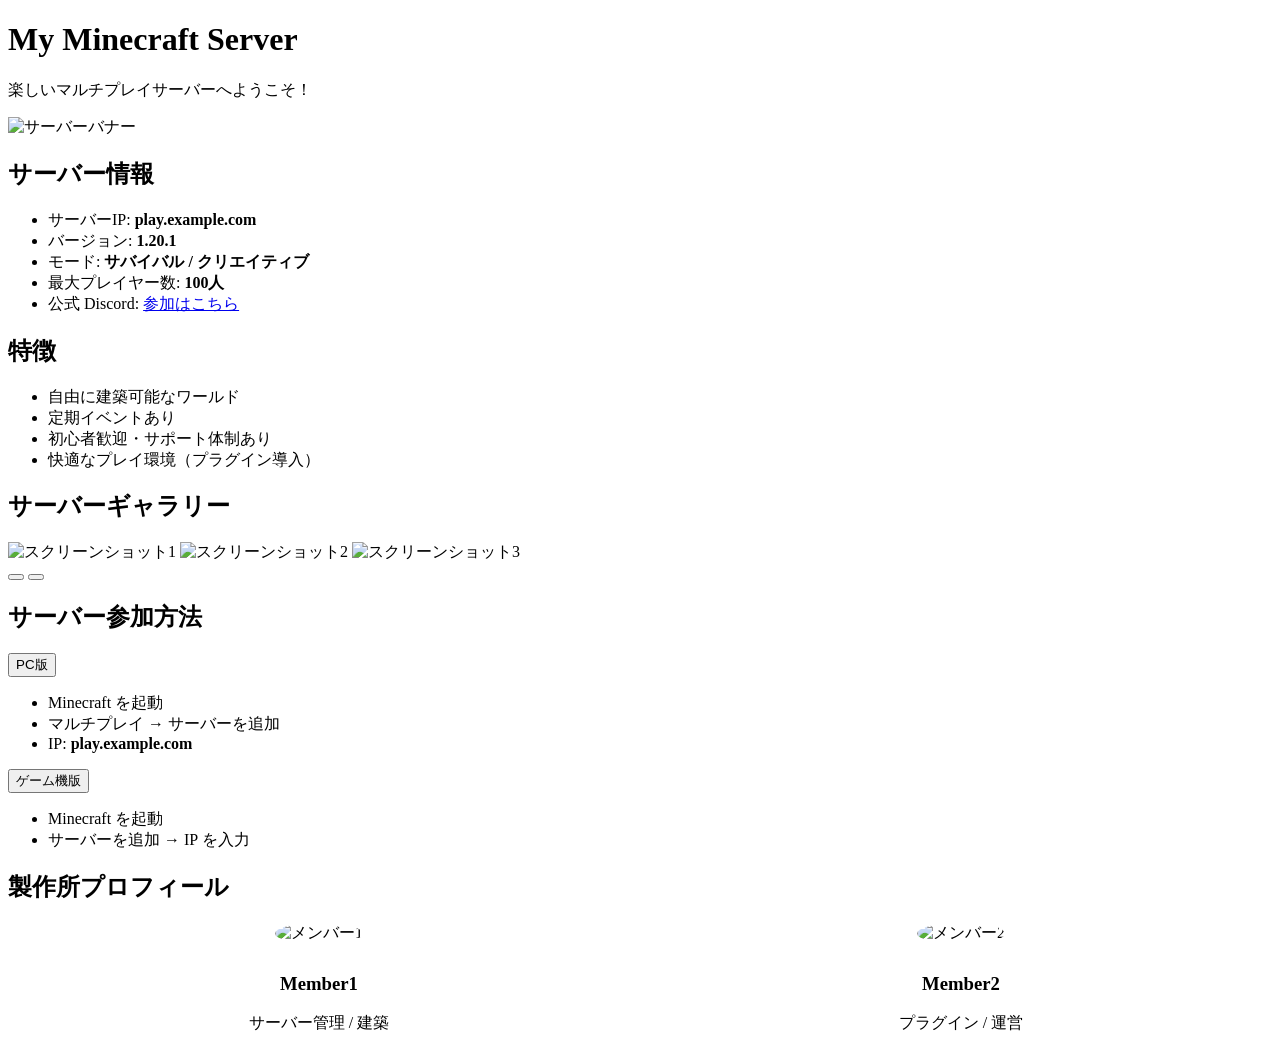
==== index.html @ dcb4a00b "optimization index.html and make style.css" ====
<!DOCTYPE html>
<html lang="ja">
<head>
<meta charset="UTF-8">
<meta name="viewport" content="width=device-width, initial-scale=1.0">
<title>Minecraft サーバー紹介</title>
<link rel="stylesheet" href=/"styles.css">

</head>
<body>

<header>
  <h1>My Minecraft Server</h1>
  <p>楽しいマルチプレイサーバーへようこそ！</p>
</header>

<div class="container">

  <!-- サーバーバナー -->
  <div class="card">
    <img src="https://via.placeholder.com/900x300?text=Server+Banner" alt="サーバーバナー">
  </div>

  <!-- サーバー情報 -->
  <div class="card">
    <h2><i class="fas fa-info-circle"></i> サーバー情報</h2>
    <ul>
      <li>サーバーIP: <strong>play.example.com</strong></li>
      <li>バージョン: <strong>1.20.1</strong></li>
      <li>モード: <strong>サバイバル / クリエイティブ</strong></li>
      <li>最大プレイヤー数: <strong>100人</strong></li>
      <li>公式 Discord: <a href="#">参加はこちら</a></li>
    </ul>
  </div>

  <!-- 特徴 -->
  <div class="card">
    <h2><i class="fas fa-star"></i> 特徴</h2>
    <ul>
      <li>自由に建築可能なワールド</li>
      <li>定期イベントあり</li>
      <li>初心者歓迎・サポート体制あり</li>
      <li>快適なプレイ環境（プラグイン導入）</li>
    </ul>
  </div>

  <!-- ギャラリー -->
  <div class="card">
    <h2><i class="fas fa-images"></i> サーバーギャラリー</h2>
    <div class="slider">
      <div class="slides">
        <img src="https://via.placeholder.com/900x300?text=Screenshot+1" alt="スクリーンショット1">
        <img src="https://via.placeholder.com/900x300?text=Screenshot+2" alt="スクリーンショット2">
        <img src="https://via.placeholder.com/900x300?text=Screenshot+3" alt="スクリーンショット3">
      </div>
      <button class="prev"><i class="fas fa-chevron-left"></i></button>
      <button class="next"><i class="fas fa-chevron-right"></i></button>
    </div>
  </div>

  <!-- サーバー参加方法 -->
  <div class="card">
    <h2><i class="fas fa-gamepad"></i> サーバー参加方法</h2>

    <button class="accordion">PC版 <i class="fas fa-chevron-down"></i></button>
    <div class="panel">
      <ul>
        <li>Minecraft を起動</li>
        <li>マルチプレイ → サーバーを追加</li>
        <li>IP: <strong>play.example.com</strong></li>
      </ul>
    </div>

    <button class="accordion">ゲーム機版 <i class="fas fa-chevron-down"></i></button>
    <div class="panel">
      <ul>
        <li>Minecraft を起動</li>
        <li>サーバーを追加 → IP を入力</li>
      </ul>
    </div>

  </div>

  <!-- 製作所プロフィール -->
  <div class="card">
    <h2><i class="fas fa-users"></i> 製作所プロフィール</h2>
    <div style="display:flex; gap:20px; flex-wrap:wrap;">
      <div style="flex:1 1 200px; text-align:center;">
        <img src="https://via.placeholder.com/120" alt="メンバー1" style="border-radius:50%; margin-bottom:10px;">
        <h3>Member1</h3>
        <p>サーバー管理 / 建築</p>
      </div>
      <div style="flex:1 1 200px; text-align:center;">
        <img src="https://via.placeholder.com/120" alt="メンバー2" style="border-radius:50%; margin-bottom:10px;">
        <h3>Member2</h3>
        <p>プラグイン / 運営</p>
      </div>
    </div>
  </div>

</div>

<script>
  // アコーディオン
  document.querySelectorAll('.accordion').forEach(btn => {
    btn.addEventListener('click', () => {
      btn.classList.toggle('active');
      const panel = btn.nextElementSibling;
      panel.style.display = (panel.style.display === "block") ? "none" : "block";
    });
  });

  // スライダー
  const slidesContainer = document.querySelector('.slides');
  const slides = document.querySelectorAll('.slides img');
  let index = 0;
  const total = slides.length;
  function updateSlider() {
    const w = slides[0].clientWidth;
    slidesContainer.style.transform = `translateX(-${index * w}px)`;
  }
  document.querySelector('.next').addEventListener('click', () => { index = (index +1)%total; updateSlider(); });
  document.querySelector('.prev').addEventListener('click', () => { index = (index -1 + total)%total; updateSlider(); });
  setInterval(()=>{ index = (index +1)%total; updateSlider(); }, 4000);
  window.addEventListener('resize', updateSlider);
</script>

</body>
</html>
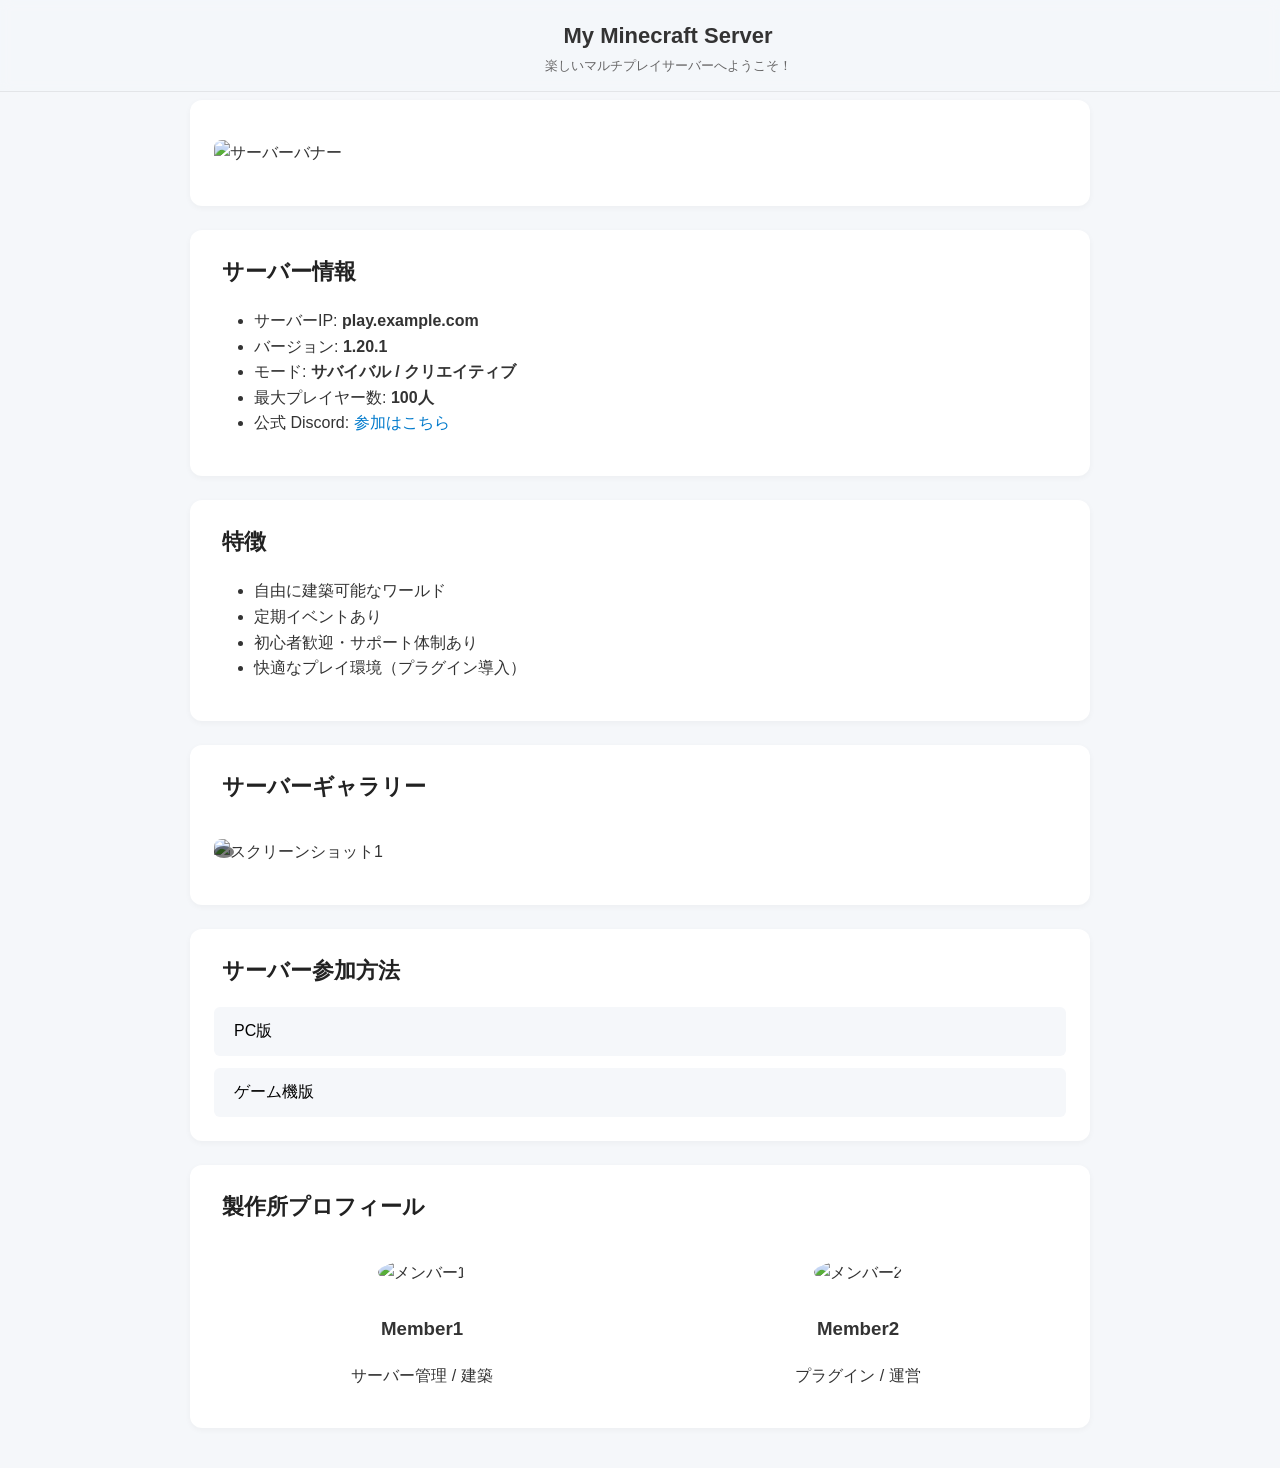
==== commit 0add3193: "Fix stylesheet path in index.html" ====
--- a/index.html
+++ b/index.html
@@ -4,7 +4,7 @@
 <meta charset="UTF-8">
 <meta name="viewport" content="width=device-width, initial-scale=1.0">
 <title>Minecraft サーバー紹介</title>
-<link rel="stylesheet" href=/"styles.css">
+<link rel="stylesheet" href="./style.css">
 
 </head>
 <body>
--- a/style.css
+++ b/style.css
@@ -0,0 +1,149 @@
+/* ========= Base ========= */
+body {
+  margin: 0;
+  font-family: "Segoe UI", Roboto, "Helvetica Neue", Arial, sans-serif;
+  background: #f5f7fa;
+  color: #333;
+  line-height: 1.6;
+}
+a {
+  color: #007acc;
+  text-decoration: none;
+}
+a:hover {
+  text-decoration: underline;
+}
+
+/* ========= Header ========= */
+header {
+  position: fixed;
+  top: 0;
+  width: 100%;
+  background: rgba(245, 247, 250, 0.82);
+  backdrop-filter: blur(6px);
+  padding: 18px 28px 14px;
+  border-bottom: 1px solid #e3e5e8;
+  z-index: 50;
+  text-align: center;
+}
+header h1 {
+  margin: 0;
+  font-size: 22px;
+  font-weight: 600;
+}
+header p {
+  margin: 3px 0 0;
+  font-size: 13px;
+  color: #666;
+}
+
+/* ========= Container ========= */
+.container {
+  max-width: 900px;
+  margin: 100px auto 40px;
+  padding: 0 16px;
+  display: flex;
+  flex-direction: column;
+  gap: 24px;
+}
+
+/* ========= Card (meanoniwa風) ========= */
+.card {
+  background: #fff;
+  border-radius: 12px;
+  padding: 24px;
+  box-shadow: 0 2px 6px rgba(0,0,0,0.04);
+}
+.card h2 {
+  display: flex;
+  align-items: center;
+  gap: 8px;
+  margin-top: 0;
+  font-size: 1.4rem;
+  color: #222;
+}
+.card img {
+  width: 100%;
+  height: auto;
+  border-radius: 8px;
+  margin: 16px 0;
+}
+
+/* ========= Accordion ========= */
+.accordion {
+  width: 100%;
+  padding: 14px 20px;
+  background: #f5f7fa;
+  border: none;
+  outline: none;
+  cursor: pointer;
+  font-size: 1rem;
+  font-weight: 500;
+  border-radius: 6px;
+  display: flex;
+  justify-content: space-between;
+  align-items: center;
+  margin-top: 12px;
+}
+.accordion i {
+  transition: transform 0.3s;
+}
+.accordion.active i {
+  transform: rotate(180deg);
+}
+.accordion + .panel {
+  display: none;
+  padding: 12px 20px;
+  background: #fff;
+  border-radius: 6px;
+  border: 1px solid #eaeaea;
+  margin-top: 4px;
+}
+
+/* ========= Gallery ========= */
+.slider {
+  position: relative;
+  overflow: hidden;
+  border-radius: 8px;
+  margin-top: 16px;
+}
+.slides {
+  display: flex;
+  transition: transform 0.5s ease-in-out;
+}
+.slides img {
+  width: 100%;
+  flex-shrink: 0;
+  border-radius: 8px;
+}
+.prev, .next {
+  position: absolute;
+  top: 50%;
+  transform: translateY(-50%);
+  background: rgba(0,0,0,0.3);
+  border: none;
+  color: #fff;
+  padding: 6px 10px;
+  border-radius: 50%;
+  cursor: pointer;
+  font-size: 1.2rem;
+}
+.prev:hover, .next:hover { background: rgba(0,0,0,0.5); }
+
+/* ========= Button ========= */
+.button {
+  display: inline-block;
+  padding: 10px 18px;
+  background: #007acc;
+  color: #fff;
+  border-radius: 6px;
+  font-weight: 500;
+  transition: background 0.3s;
+}
+.button:hover { background: #005fa3; }
+
+/* ========= Responsive ========= */
+@media (max-width: 600px) {
+  .container { padding: 16px 12px; margin-top: 120px; }
+  header h1 { font-size: 1.8rem; }
+}
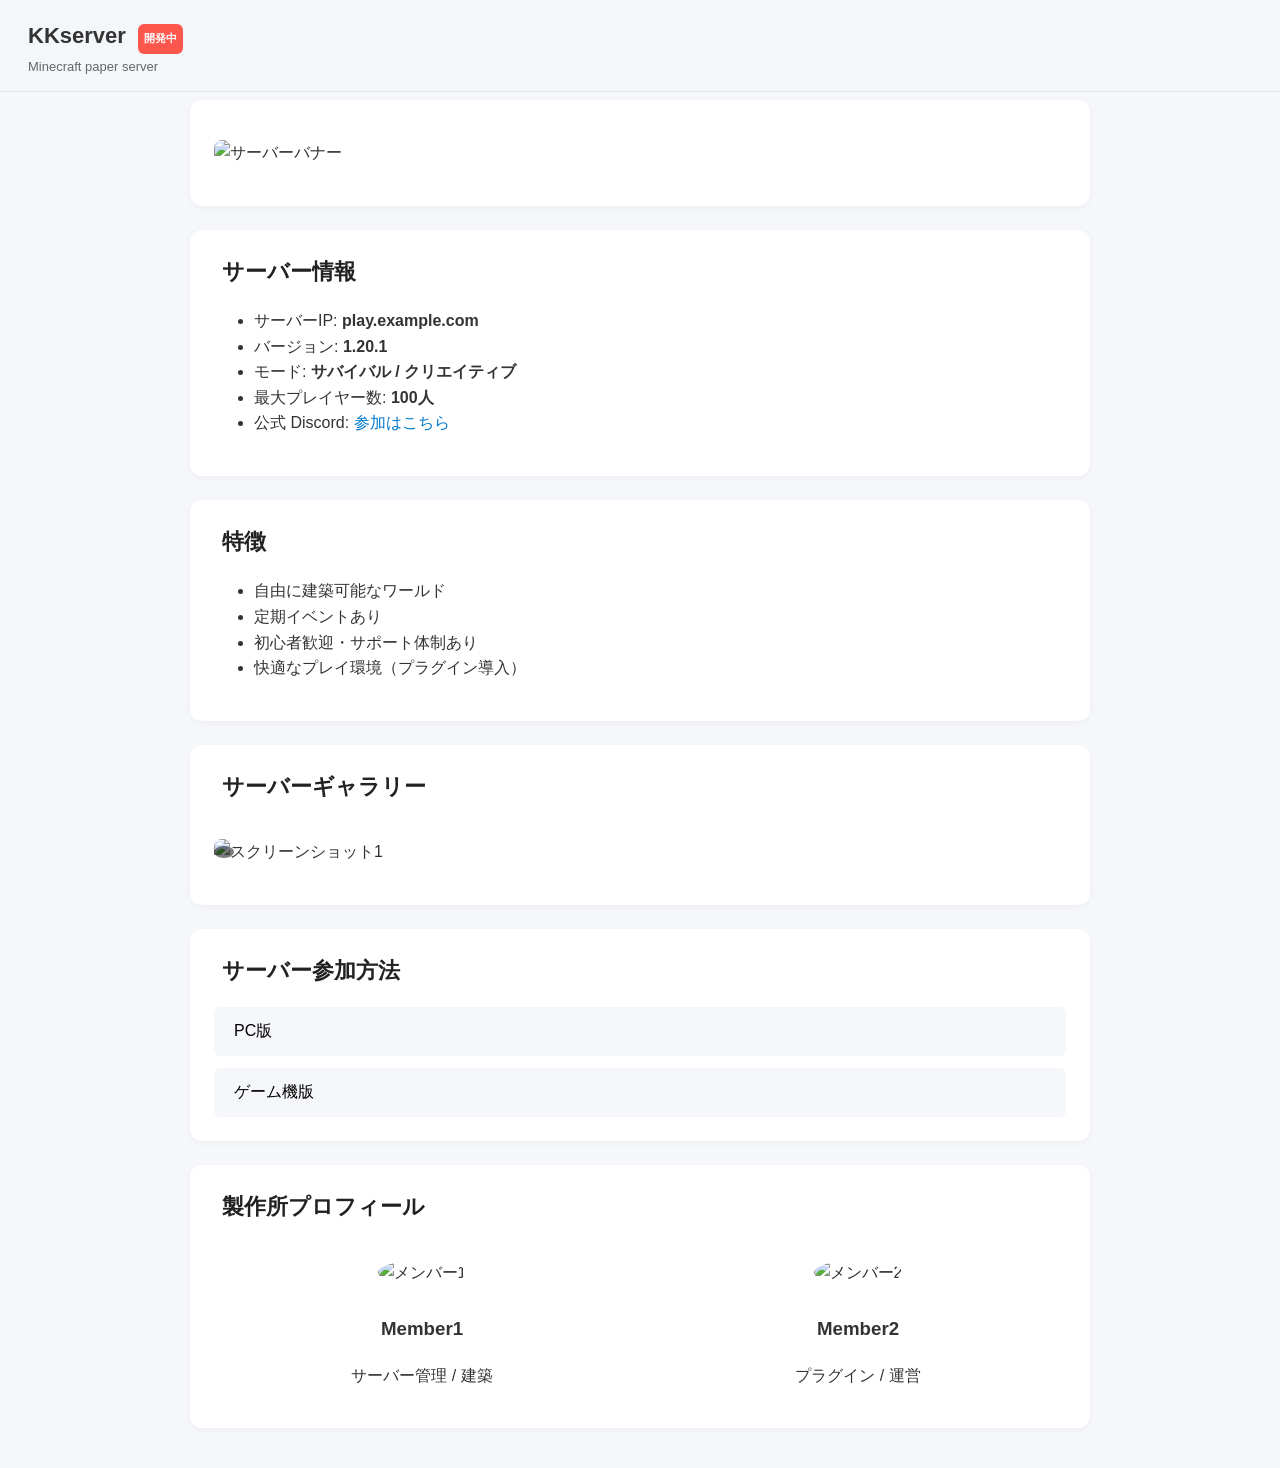
==== commit ecf9c6d3: "Update server landing page branding Refresh the homepage copy and styling to match the KKserver bran" ====
--- a/index.html
+++ b/index.html
@@ -10,15 +10,16 @@
 <body>
 
 <header>
-  <h1>My Minecraft Server</h1>
-  <p>楽しいマルチプレイサーバーへようこそ！</p>
+  <h1>KKserver</h1>
+  <span class="badge"> 開発中 </span>
+  <p>Minecraft paper server</p>
 </header>
 
 <div class="container">
 
   <!-- サーバーバナー -->
   <div class="card">
-    <img src="https://via.placeholder.com/900x300?text=Server+Banner" alt="サーバーバナー">
+    <img src="./banner.png" alt="サーバーバナー">
   </div>
 
   <!-- サーバー情報 -->
--- a/style.css
+++ b/style.css
@@ -24,17 +24,35 @@
   padding: 18px 28px 14px;
   border-bottom: 1px solid #e3e5e8;
   z-index: 50;
-  text-align: center;
+  text-align: left;
 }
 header h1 {
+  display: inline-block;
   margin: 0;
   font-size: 22px;
   font-weight: 600;
+  text-align: left;
 }
+
 header p {
   margin: 3px 0 0;
   font-size: 13px;
+  text-align: left;
   color: #666;
+}
+
+.badge {
+  display: inline-block;
+  margin-left: 8px;
+  vertical-align: middle;
+  background: rgba(255, 59, 48, 0.85);
+  color: #fff;
+  padding: 6px;
+  border-radius: 6px;
+  font-size: 11px;
+  font-weight: 700;
+  backdrop-filter: blur(4px);
+  text-align: left;
 }
 
 /* ========= Container ========= */
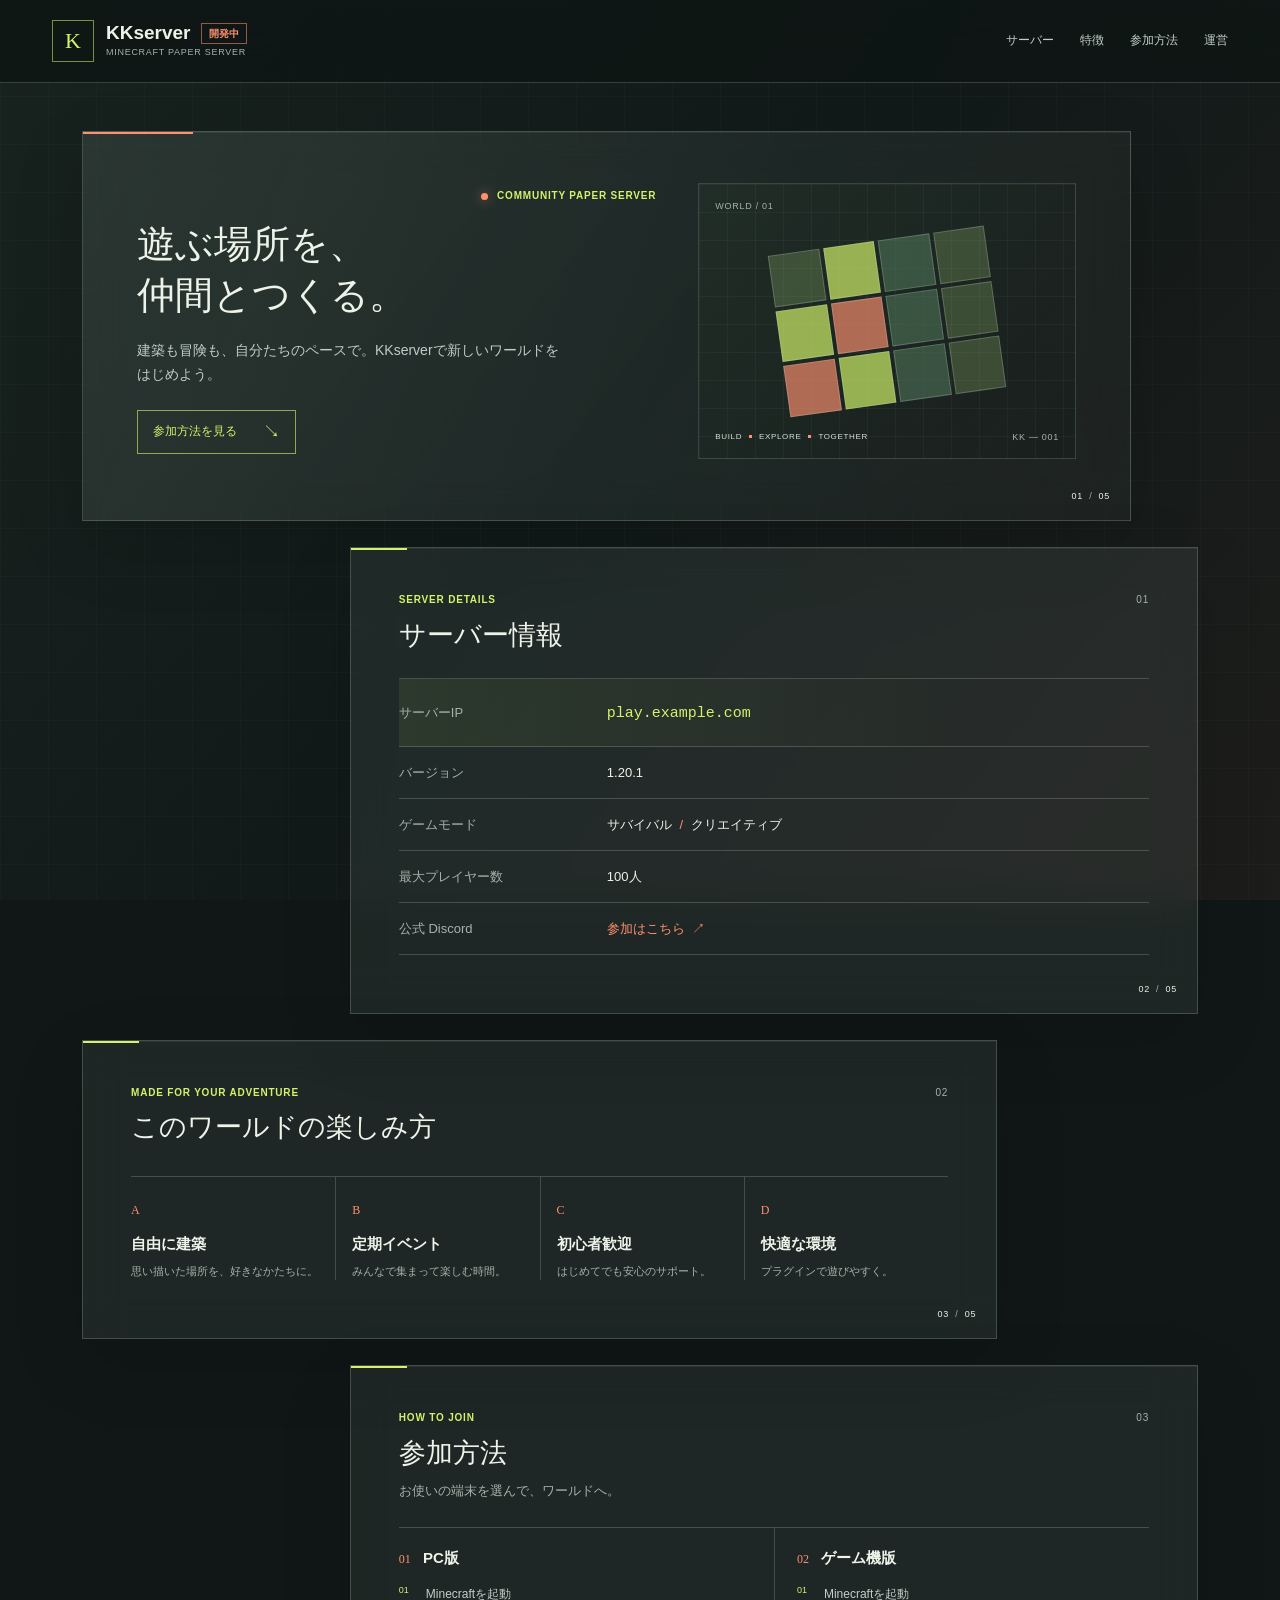
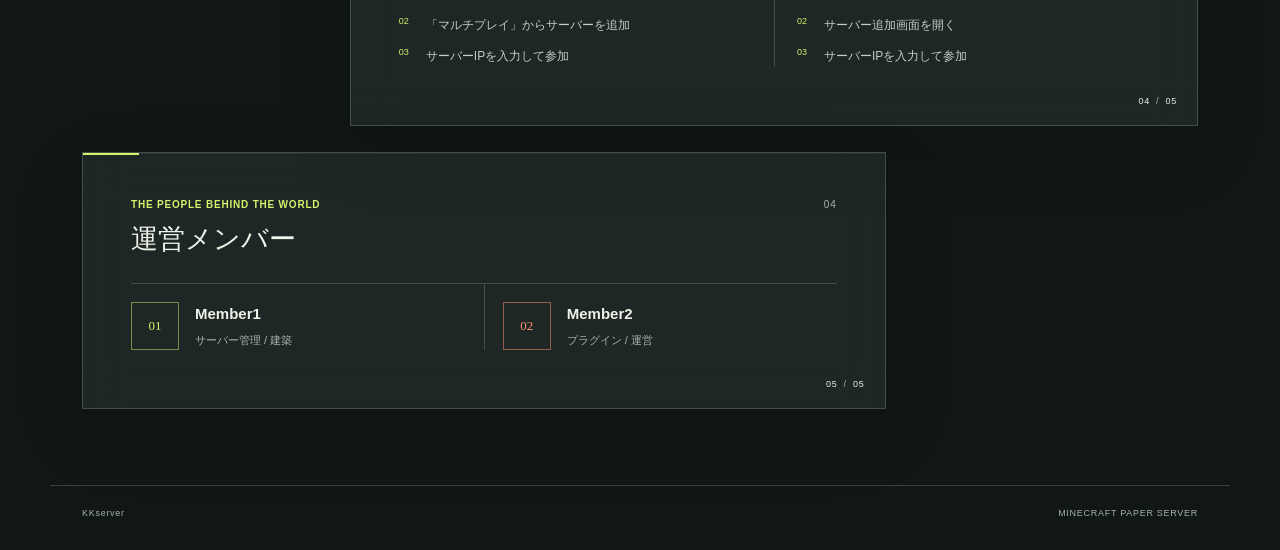
==== commit df91a6d0: "Refresh server landing page design Reworked the homepage into a modern dark-themed layout with a new" ====
--- a/index.html
+++ b/index.html
@@ -5,126 +5,121 @@
 <meta name="viewport" content="width=device-width, initial-scale=1.0">
 <title>Minecraft サーバー紹介</title>
 <link rel="stylesheet" href="./style.css">
-
 </head>
 <body>
 
 <header>
-  <h1>KKserver</h1>
-  <span class="badge"> 開発中 </span>
-  <p>Minecraft paper server</p>
+  <div class="header-inner">
+    <a class="brand" href="#top" aria-label="KKserver トップ">
+      <span class="brand-mark" aria-hidden="true">K</span>
+      <span class="brand-copy">
+        <span class="brand-name"><h1>KKserver</h1><span class="badge">開発中</span></span>
+        <span class="brand-caption">MINECRAFT PAPER SERVER</span>
+      </span>
+    </a>
+    <nav class="header-nav" aria-label="ページ内ナビゲーション">
+      <a href="#server">サーバー</a>
+      <a href="#features">特徴</a>
+      <a href="#join">参加方法</a>
+      <a href="#team">運営</a>
+    </nav>
+  </div>
 </header>
 
-<div class="container">
+<main class="container" id="top">
+  <section class="panel panel--hero panel--left" aria-labelledby="hero-title">
+    <div class="hero-copy">
+      <p class="eyebrow"><span class="live-dot"></span> COMMUNITY PAPER SERVER</p>
+      <h2 id="hero-title">遊ぶ場所を、<br>仲間とつくる。</h2>
+      <p class="hero-description">建築も冒険も、自分たちのペースで。KKserverで新しいワールドをはじめよう。</p>
+      <a class="hero-link" href="#join">参加方法を見る <span aria-hidden="true">↘</span></a>
+    </div>
+    <div class="world-visual" aria-label="KKserver ワールド情報">
+      <span class="world-label">WORLD / 01</span>
+      <div class="world-grid" aria-hidden="true">
+        <span></span><span></span><span></span><span></span>
+        <span></span><span></span><span></span><span></span>
+        <span></span><span></span><span></span><span></span>
+      </div>
+      <span class="world-caption">BUILD <i></i> EXPLORE <i></i> TOGETHER</span>
+      <span class="world-index">KK — 001</span>
+    </div>
+    <span class="panel-index">01 <span>/</span> 05</span>
+  </section>
 
-  <!-- サーバーバナー -->
-  <div class="card">
-    <img src="./banner.png" alt="サーバーバナー">
-  </div>
+  <section class="panel panel--right" id="server" aria-labelledby="server-title">
+    <div class="section-heading">
+      <p class="eyebrow">SERVER DETAILS <span>01</span></p>
+      <h2 id="server-title">サーバー情報</h2>
+    </div>
+    <dl class="server-specs">
+      <div class="spec-row spec-row--address">
+        <dt>サーバーIP</dt>
+        <dd><code>play.example.com</code></dd>
+      </div>
+      <div class="spec-row"><dt>バージョン</dt><dd>1.20.1</dd></div>
+      <div class="spec-row"><dt>ゲームモード</dt><dd>サバイバル <span>/</span> クリエイティブ</dd></div>
+      <div class="spec-row"><dt>最大プレイヤー数</dt><dd>100人</dd></div>
+      <div class="spec-row"><dt>公式 Discord</dt><dd><a href="#">参加はこちら <span aria-hidden="true">↗</span></a></dd></div>
+    </dl>
+    <span class="panel-index">02 <span>/</span> 05</span>
+  </section>
 
-  <!-- サーバー情報 -->
-  <div class="card">
-    <h2><i class="fas fa-info-circle"></i> サーバー情報</h2>
-    <ul>
-      <li>サーバーIP: <strong>play.example.com</strong></li>
-      <li>バージョン: <strong>1.20.1</strong></li>
-      <li>モード: <strong>サバイバル / クリエイティブ</strong></li>
-      <li>最大プレイヤー数: <strong>100人</strong></li>
-      <li>公式 Discord: <a href="#">参加はこちら</a></li>
-    </ul>
-  </div>
+  <section class="panel panel--left" id="features" aria-labelledby="features-title">
+    <div class="section-heading">
+      <p class="eyebrow">MADE FOR YOUR ADVENTURE <span>02</span></p>
+      <h2 id="features-title">このワールドの楽しみ方</h2>
+    </div>
+    <div class="feature-list">
+      <div class="feature-item"><span class="feature-number">A</span><h3>自由に建築</h3><p>思い描いた場所を、好きなかたちに。</p></div>
+      <div class="feature-item"><span class="feature-number">B</span><h3>定期イベント</h3><p>みんなで集まって楽しむ時間。</p></div>
+      <div class="feature-item"><span class="feature-number">C</span><h3>初心者歓迎</h3><p>はじめてでも安心のサポート。</p></div>
+      <div class="feature-item"><span class="feature-number">D</span><h3>快適な環境</h3><p>プラグインで遊びやすく。</p></div>
+    </div>
+    <span class="panel-index">03 <span>/</span> 05</span>
+  </section>
 
-  <!-- 特徴 -->
-  <div class="card">
-    <h2><i class="fas fa-star"></i> 特徴</h2>
-    <ul>
-      <li>自由に建築可能なワールド</li>
-      <li>定期イベントあり</li>
-      <li>初心者歓迎・サポート体制あり</li>
-      <li>快適なプレイ環境（プラグイン導入）</li>
-    </ul>
-  </div>
-
-  <!-- ギャラリー -->
-  <div class="card">
-    <h2><i class="fas fa-images"></i> サーバーギャラリー</h2>
-    <div class="slider">
-      <div class="slides">
-        <img src="https://via.placeholder.com/900x300?text=Screenshot+1" alt="スクリーンショット1">
-        <img src="https://via.placeholder.com/900x300?text=Screenshot+2" alt="スクリーンショット2">
-        <img src="https://via.placeholder.com/900x300?text=Screenshot+3" alt="スクリーンショット3">
+  <section class="panel panel--right" id="join" aria-labelledby="join-title">
+    <div class="section-heading">
+      <p class="eyebrow">HOW TO JOIN <span>03</span></p>
+      <h2 id="join-title">参加方法</h2>
+      <p class="section-intro">お使いの端末を選んで、ワールドへ。</p>
+    </div>
+    <div class="join-methods">
+      <div class="join-method">
+        <h3><span>01</span> PC版</h3>
+        <ol>
+          <li>Minecraftを起動</li>
+          <li>「マルチプレイ」からサーバーを追加</li>
+          <li>サーバーIPを入力して参加</li>
+        </ol>
       </div>
-      <button class="prev"><i class="fas fa-chevron-left"></i></button>
-      <button class="next"><i class="fas fa-chevron-right"></i></button>
-    </div>
-  </div>
-
-  <!-- サーバー参加方法 -->
-  <div class="card">
-    <h2><i class="fas fa-gamepad"></i> サーバー参加方法</h2>
-
-    <button class="accordion">PC版 <i class="fas fa-chevron-down"></i></button>
-    <div class="panel">
-      <ul>
-        <li>Minecraft を起動</li>
-        <li>マルチプレイ → サーバーを追加</li>
-        <li>IP: <strong>play.example.com</strong></li>
-      </ul>
-    </div>
-
-    <button class="accordion">ゲーム機版 <i class="fas fa-chevron-down"></i></button>
-    <div class="panel">
-      <ul>
-        <li>Minecraft を起動</li>
-        <li>サーバーを追加 → IP を入力</li>
-      </ul>
-    </div>
-
-  </div>
-
-  <!-- 製作所プロフィール -->
-  <div class="card">
-    <h2><i class="fas fa-users"></i> 製作所プロフィール</h2>
-    <div style="display:flex; gap:20px; flex-wrap:wrap;">
-      <div style="flex:1 1 200px; text-align:center;">
-        <img src="https://via.placeholder.com/120" alt="メンバー1" style="border-radius:50%; margin-bottom:10px;">
-        <h3>Member1</h3>
-        <p>サーバー管理 / 建築</p>
-      </div>
-      <div style="flex:1 1 200px; text-align:center;">
-        <img src="https://via.placeholder.com/120" alt="メンバー2" style="border-radius:50%; margin-bottom:10px;">
-        <h3>Member2</h3>
-        <p>プラグイン / 運営</p>
+      <div class="join-method">
+        <h3><span>02</span> ゲーム機版</h3>
+        <ol>
+          <li>Minecraftを起動</li>
+          <li>サーバー追加画面を開く</li>
+          <li>サーバーIPを入力して参加</li>
+        </ol>
       </div>
     </div>
-  </div>
+    <span class="panel-index">04 <span>/</span> 05</span>
+  </section>
 
-</div>
+  <section class="panel panel--left panel--team" id="team" aria-labelledby="team-title">
+    <div class="section-heading">
+      <p class="eyebrow">THE PEOPLE BEHIND THE WORLD <span>04</span></p>
+      <h2 id="team-title">運営メンバー</h2>
+    </div>
+    <div class="team-list">
+      <div class="team-member"><span class="member-mark" aria-hidden="true">01</span><div><h3>Member1</h3><p>サーバー管理 / 建築</p></div></div>
+      <div class="team-member"><span class="member-mark member-mark--warm" aria-hidden="true">02</span><div><h3>Member2</h3><p>プラグイン / 運営</p></div></div>
+    </div>
+    <span class="panel-index">05 <span>/</span> 05</span>
+  </section>
+</main>
 
-<script>
-  // アコーディオン
-  document.querySelectorAll('.accordion').forEach(btn => {
-    btn.addEventListener('click', () => {
-      btn.classList.toggle('active');
-      const panel = btn.nextElementSibling;
-      panel.style.display = (panel.style.display === "block") ? "none" : "block";
-    });
-  });
-
-  // スライダー
-  const slidesContainer = document.querySelector('.slides');
-  const slides = document.querySelectorAll('.slides img');
-  let index = 0;
-  const total = slides.length;
-  function updateSlider() {
-    const w = slides[0].clientWidth;
-    slidesContainer.style.transform = `translateX(-${index * w}px)`;
-  }
-  document.querySelector('.next').addEventListener('click', () => { index = (index +1)%total; updateSlider(); });
-  document.querySelector('.prev').addEventListener('click', () => { index = (index -1 + total)%total; updateSlider(); });
-  setInterval(()=>{ index = (index +1)%total; updateSlider(); }, 4000);
-  window.addEventListener('resize', updateSlider);
-</script>
+<footer class="site-footer"><span>KKserver</span><span>MINECRAFT PAPER SERVER</span></footer>
 
 </body>
 </html>
--- a/style.css
+++ b/style.css
@@ -1,167 +1,199 @@
-/* ========= Base ========= */
-body {
-  margin: 0;
-  font-family: "Segoe UI", Roboto, "Helvetica Neue", Arial, sans-serif;
-  background: #f5f7fa;
-  color: #333;
-  line-height: 1.6;
-}
-a {
-  color: #007acc;
-  text-decoration: none;
-}
-a:hover {
-  text-decoration: underline;
+:root {
+  color-scheme: dark;
+  --glass: rgba(213, 239, 225, 0.075);
+  --line: rgba(226, 245, 235, 0.19);
+  --paper: #edf3e9;
+  --muted: #a4b3aa;
+  --lime: #d2f36b;
+  --coral: #ff916f;
 }
 
-/* ========= Header ========= */
+* { box-sizing: border-box; }
+html { scroll-behavior: smooth; }
+body {
+  min-width: 320px;
+  margin: 0;
+  color: var(--paper);
+  background-color: #101716;
+  background-image: linear-gradient(rgba(218,245,229,.025) 1px,transparent 1px),linear-gradient(90deg,rgba(218,245,229,.025) 1px,transparent 1px),linear-gradient(128deg,#18221e,#111a19 48%,#1d1d1b);
+  background-size: 48px 48px,48px 48px,cover;
+  background-attachment: fixed;
+  font-family: "Yu Gothic UI", "Meiryo", sans-serif;
+  line-height: 1.65;
+}
+a { color: inherit; text-decoration: none; }
+a:hover { color: var(--lime); }
+a:focus-visible { outline: 2px solid var(--lime); outline-offset: 5px; }
+
 header {
-  position: fixed;
+  position: sticky;
   top: 0;
-  width: 100%;
-  background: rgba(245, 247, 250, 0.82);
-  backdrop-filter: blur(6px);
-  padding: 18px 28px 14px;
-  border-bottom: 1px solid #e3e5e8;
-  z-index: 50;
-  text-align: left;
+  z-index: 10;
+  border-bottom: 1px solid var(--line);
+  background: rgba(14,21,20,.78);
+  backdrop-filter: blur(18px);
+  -webkit-backdrop-filter: blur(18px);
 }
-header h1 {
-  display: inline-block;
-  margin: 0;
-  font-size: 22px;
-  font-weight: 600;
-  text-align: left;
+.header-inner {
+  display: flex;
+  max-width: 1240px;
+  min-height: 82px;
+  align-items: center;
+  justify-content: space-between;
+  gap: 32px;
+  margin: 0 auto;
+  padding: 12px 32px;
+}
+.brand { display: flex; min-width: 0; align-items: center; gap: 12px; }
+.brand-mark {
+  display: grid;
+  width: 42px;
+  aspect-ratio: 1;
+  flex: 0 0 auto;
+  place-items: center;
+  border: 1px solid rgba(210,243,107,.55);
+  color: var(--lime);
+  font: 22px Georgia,serif;
+}
+.brand-copy { display: grid; gap: 1px; }
+.brand-name { display: flex; align-items: center; gap: 10px; }
+.brand h1 { margin: 0; font-size: 19px; font-weight: 650; line-height: 1.2; }
+.brand-caption,.eyebrow,.world-label,.world-caption,.world-index,.panel-index,.site-footer { font-family: "Trebuchet MS",sans-serif; letter-spacing: .08em; }
+.brand-caption { color: var(--muted); font-size: 9px; }
+.badge { padding: 3px 7px; border: 1px solid rgba(255,145,111,.55); color: var(--coral); font-size: 10px; font-weight: 700; line-height: 1.3; }
+.header-nav { display: flex; flex-wrap: wrap; gap: 26px; color: #c3cec7; font-size: 12px; }
+
+.container { display: grid; max-width: 1180px; gap: 26px; margin: 0 auto; padding: 48px 32px 76px; }
+.panel {
+  position: relative;
+  width: 82%;
+  padding: 44px 48px 58px;
+  overflow: hidden;
+  border: 1px solid var(--line);
+  border-radius: 0;
+  background: var(--glass);
+  box-shadow: inset 0 1px rgba(255,255,255,.06),0 24px 70px rgba(0,0,0,.12);
+  backdrop-filter: blur(20px);
+  -webkit-backdrop-filter: blur(20px);
+  scroll-margin-top: 106px;
+  animation: panel-enter 650ms both;
+}
+.panel::before { position: absolute; top: 0; left: 0; width: 56px; height: 2px; background: var(--lime); content: ""; }
+.panel--left { justify-self: start; }
+.panel--right { width: 76%; justify-self: end; }
+.panel--hero {
+  display: grid;
+  width: 94%;
+  min-height: 390px;
+  grid-template-columns: minmax(0,1.1fr) minmax(260px,.8fr);
+  align-items: center;
+  gap: 42px;
+  padding: 48px 54px 58px;
+  background: linear-gradient(110deg,rgba(213,239,225,.11),rgba(213,239,225,.035));
+}
+.panel--hero::before { width: 110px; background: var(--coral); }
+.hero-copy { max-width: 530px; }
+.eyebrow { display: flex; align-items: center; gap: 9px; margin: 0 0 14px; color: var(--lime); font-size: 10px; font-weight: 700; }
+.eyebrow > span:last-child { margin-left: auto; color: var(--muted); font-weight: 400; }
+.live-dot { width: 7px; aspect-ratio: 1; border-radius: 50%; background: var(--coral); box-shadow: 0 0 12px rgba(255,145,111,.6); }
+.hero-copy h2,.section-heading h2 { margin: 0; font-family: "Yu Mincho","Hiragino Mincho ProN",serif; font-weight: 500; line-height: 1.35; }
+.hero-copy h2 { font-size: 38px; }
+.hero-description { max-width: 430px; margin: 18px 0 24px; color: #c0cdc5; font-size: 14px; }
+.hero-link { display: inline-flex; min-height: 44px; align-items: center; gap: 26px; padding: 0 15px; border: 1px solid rgba(210,243,107,.62); color: var(--lime); font-size: 12px; }
+.hero-link span { font-size: 17px; }
+.world-visual {
+  position: relative;
+  display: grid;
+  min-height: 276px;
+  align-content: center;
+  justify-items: center;
+  overflow: hidden;
+  border: 1px solid rgba(229,245,235,.15);
+  background-color: rgba(8,14,13,.28);
+  background-image: linear-gradient(rgba(229,245,235,.04) 1px,transparent 1px),linear-gradient(90deg,rgba(229,245,235,.04) 1px,transparent 1px),linear-gradient(140deg,rgba(67,94,70,.2),rgba(34,45,42,.12));
+  background-size: 28px 28px,28px 28px,cover;
+}
+.world-label,.world-index { position: absolute; color: var(--muted); font-size: 9px; }
+.world-label { top: 15px; left: 16px; }
+.world-index { right: 16px; bottom: 13px; }
+.world-grid { display: grid; width: min(68%,218px); grid-template-columns: repeat(4,1fr); gap: 4px; transform: rotate(-8deg); }
+.world-grid span { aspect-ratio: 1; border: 1px solid rgba(231,245,235,.2); background: rgba(167,207,123,.24); }
+.world-grid span:nth-child(2),.world-grid span:nth-child(5),.world-grid span:nth-child(10) { background: rgba(210,243,107,.68); }
+.world-grid span:nth-child(3),.world-grid span:nth-child(7),.world-grid span:nth-child(11) { background: rgba(91,135,100,.48); }
+.world-grid span:nth-child(6),.world-grid span:nth-child(9) { background: rgba(255,145,111,.65); }
+.world-caption { position: absolute; bottom: 15px; left: 16px; display: flex; align-items: center; gap: 7px; color: #d5e0d8; font-size: 8px; }
+.world-caption i { width: 3px; aspect-ratio: 1; background: var(--coral); }
+
+.section-heading { margin-bottom: 25px; }
+.section-heading .eyebrow { margin-bottom: 8px; }
+.section-heading h2 { font-size: 27px; }
+.section-intro { margin: 9px 0 0; color: var(--muted); font-size: 13px; }
+.server-specs { margin: 0; border-top: 1px solid var(--line); }
+.spec-row { display: grid; min-height: 52px; grid-template-columns: 190px minmax(0,1fr); align-items: center; gap: 18px; border-bottom: 1px solid var(--line); font-size: 13px; }
+.spec-row dt { color: var(--muted); }
+.spec-row dd { margin: 0; }
+.spec-row dd span { padding: 0 4px; color: var(--coral); }
+.spec-row code { color: var(--lime); font: 15px "Trebuchet MS",monospace; }
+.spec-row--address { min-height: 68px; background: linear-gradient(90deg,rgba(210,243,107,.075),transparent 74%); }
+.spec-row a { color: var(--coral); }
+
+.feature-list { display: grid; grid-template-columns: repeat(4,minmax(0,1fr)); margin-top: 30px; border-top: 1px solid var(--line); }
+.feature-item { min-width: 0; padding: 19px 16px 0; border-left: 1px solid var(--line); }
+.feature-item:first-child { padding-left: 0; border-left: 0; }
+.feature-number { color: var(--coral); font: 12px Georgia,serif; }
+.feature-item h3,.join-method h3,.team-member h3 { margin: 10px 0 5px; font-size: 15px; font-weight: 600; }
+.feature-item p,.team-member p { margin: 0; color: var(--muted); font-size: 11px; }
+.join-methods { display: grid; grid-template-columns: repeat(2,minmax(0,1fr)); border-top: 1px solid var(--line); }
+.join-method { min-width: 0; padding: 18px 22px 0 0; }
+.join-method + .join-method { padding-right: 0; padding-left: 22px; border-left: 1px solid var(--line); }
+.join-method h3 { margin-top: 0; }
+.join-method h3 span { margin-right: 8px; color: var(--coral); font: 12px Georgia,serif; }
+.join-method ol { display: grid; gap: 11px; margin: 15px 0 0; padding: 0; color: #c3cec7; font-size: 12px; list-style: none; counter-reset: steps; }
+.join-method li { display: grid; grid-template-columns: 20px minmax(0,1fr); gap: 7px; counter-increment: steps; }
+.join-method li::before { color: var(--lime); content: "0" counter(steps); font: 9px "Trebuchet MS",sans-serif; }
+.panel--team { width: 72%; }
+.team-list { display: grid; grid-template-columns: repeat(2,minmax(0,1fr)); border-top: 1px solid var(--line); }
+.team-member { display: flex; min-width: 0; align-items: center; gap: 16px; padding: 18px 18px 0 0; }
+.team-member + .team-member { padding-right: 0; padding-left: 18px; border-left: 1px solid var(--line); }
+.member-mark { display: grid; width: 48px; aspect-ratio: 1; flex: 0 0 auto; place-items: center; border: 1px solid rgba(210,243,107,.5); color: var(--lime); font: 13px Georgia,serif; }
+.member-mark--warm { border-color: rgba(255,145,111,.52); color: var(--coral); }
+.team-member h3 { margin-top: 0; }
+.panel-index { position: absolute; right: 20px; bottom: 16px; color: var(--paper); font-size: 9px; }
+.panel-index span { padding: 0 3px; color: var(--muted); }
+.site-footer { display: flex; max-width: 1180px; justify-content: space-between; margin: 0 auto; padding: 20px 32px 30px; border-top: 1px solid var(--line); color: var(--muted); font-size: 9px; }
+
+@keyframes panel-enter { from { opacity: 0; transform: translateY(12px); } to { opacity: 1; transform: translateY(0); } }
+
+@media (max-width: 760px) {
+  .header-inner { min-height: 0; flex-wrap: wrap; gap: 11px 20px; padding: 12px 22px; }
+  .header-nav { width: 100%; justify-content: space-between; gap: 12px; font-size: 11px; }
+  .container { gap: 18px; padding: 28px 20px 50px; }
+  .panel,.panel--right,.panel--hero,.panel--team { width: 100%; justify-self: stretch; padding: 34px 28px 52px; }
+  .panel--hero { grid-template-columns: minmax(0,1fr) minmax(210px,.85fr); gap: 24px; }
+  .hero-copy h2 { font-size: 32px; }
+  .world-visual { min-height: 230px; }
+  .feature-list { grid-template-columns: repeat(2,minmax(0,1fr)); }
+  .feature-item { min-height: 106px; padding-left: 14px; }
+  .feature-item:nth-child(odd) { padding-left: 0; border-left: 0; }
 }
 
-header p {
-  margin: 3px 0 0;
-  font-size: 13px;
-  text-align: left;
-  color: #666;
+@media (max-width: 560px) {
+  body { background-attachment: scroll; }
+  .header-nav { font-size: 10px; }
+  .container { padding: 22px 14px 40px; }
+  .panel,.panel--right,.panel--hero,.panel--team { padding: 30px 22px 50px; }
+  .panel--hero { grid-template-columns: minmax(0,1fr); gap: 28px; }
+  .hero-copy h2 { font-size: 30px; }
+  .world-visual { min-height: 220px; }
+  .section-heading h2 { font-size: 23px; }
+  .spec-row { grid-template-columns: minmax(92px,.75fr) minmax(0,1.25fr); gap: 10px; font-size: 11px; }
+  .spec-row code { font-size: 12px; }
+  .join-methods,.team-list { grid-template-columns: minmax(0,1fr); }
+  .join-method + .join-method,.team-member + .team-member { margin-top: 18px; padding-top: 18px; padding-left: 0; border-top: 1px solid var(--line); border-left: 0; }
+  .site-footer { padding-right: 16px; padding-left: 16px; font-size: 8px; }
 }
 
-.badge {
-  display: inline-block;
-  margin-left: 8px;
-  vertical-align: middle;
-  background: rgba(255, 59, 48, 0.85);
-  color: #fff;
-  padding: 6px;
-  border-radius: 6px;
-  font-size: 11px;
-  font-weight: 700;
-  backdrop-filter: blur(4px);
-  text-align: left;
-}
-
-/* ========= Container ========= */
-.container {
-  max-width: 900px;
-  margin: 100px auto 40px;
-  padding: 0 16px;
-  display: flex;
-  flex-direction: column;
-  gap: 24px;
-}
-
-/* ========= Card (meanoniwa風) ========= */
-.card {
-  background: #fff;
-  border-radius: 12px;
-  padding: 24px;
-  box-shadow: 0 2px 6px rgba(0,0,0,0.04);
-}
-.card h2 {
-  display: flex;
-  align-items: center;
-  gap: 8px;
-  margin-top: 0;
-  font-size: 1.4rem;
-  color: #222;
-}
-.card img {
-  width: 100%;
-  height: auto;
-  border-radius: 8px;
-  margin: 16px 0;
-}
-
-/* ========= Accordion ========= */
-.accordion {
-  width: 100%;
-  padding: 14px 20px;
-  background: #f5f7fa;
-  border: none;
-  outline: none;
-  cursor: pointer;
-  font-size: 1rem;
-  font-weight: 500;
-  border-radius: 6px;
-  display: flex;
-  justify-content: space-between;
-  align-items: center;
-  margin-top: 12px;
-}
-.accordion i {
-  transition: transform 0.3s;
-}
-.accordion.active i {
-  transform: rotate(180deg);
-}
-.accordion + .panel {
-  display: none;
-  padding: 12px 20px;
-  background: #fff;
-  border-radius: 6px;
-  border: 1px solid #eaeaea;
-  margin-top: 4px;
-}
-
-/* ========= Gallery ========= */
-.slider {
-  position: relative;
-  overflow: hidden;
-  border-radius: 8px;
-  margin-top: 16px;
-}
-.slides {
-  display: flex;
-  transition: transform 0.5s ease-in-out;
-}
-.slides img {
-  width: 100%;
-  flex-shrink: 0;
-  border-radius: 8px;
-}
-.prev, .next {
-  position: absolute;
-  top: 50%;
-  transform: translateY(-50%);
-  background: rgba(0,0,0,0.3);
-  border: none;
-  color: #fff;
-  padding: 6px 10px;
-  border-radius: 50%;
-  cursor: pointer;
-  font-size: 1.2rem;
-}
-.prev:hover, .next:hover { background: rgba(0,0,0,0.5); }
-
-/* ========= Button ========= */
-.button {
-  display: inline-block;
-  padding: 10px 18px;
-  background: #007acc;
-  color: #fff;
-  border-radius: 6px;
-  font-weight: 500;
-  transition: background 0.3s;
-}
-.button:hover { background: #005fa3; }
-
-/* ========= Responsive ========= */
-@media (max-width: 600px) {
-  .container { padding: 16px 12px; margin-top: 120px; }
-  header h1 { font-size: 1.8rem; }
+@media (prefers-reduced-motion: reduce) {
+  html { scroll-behavior: auto; }
+  .panel { animation: none; }
 }
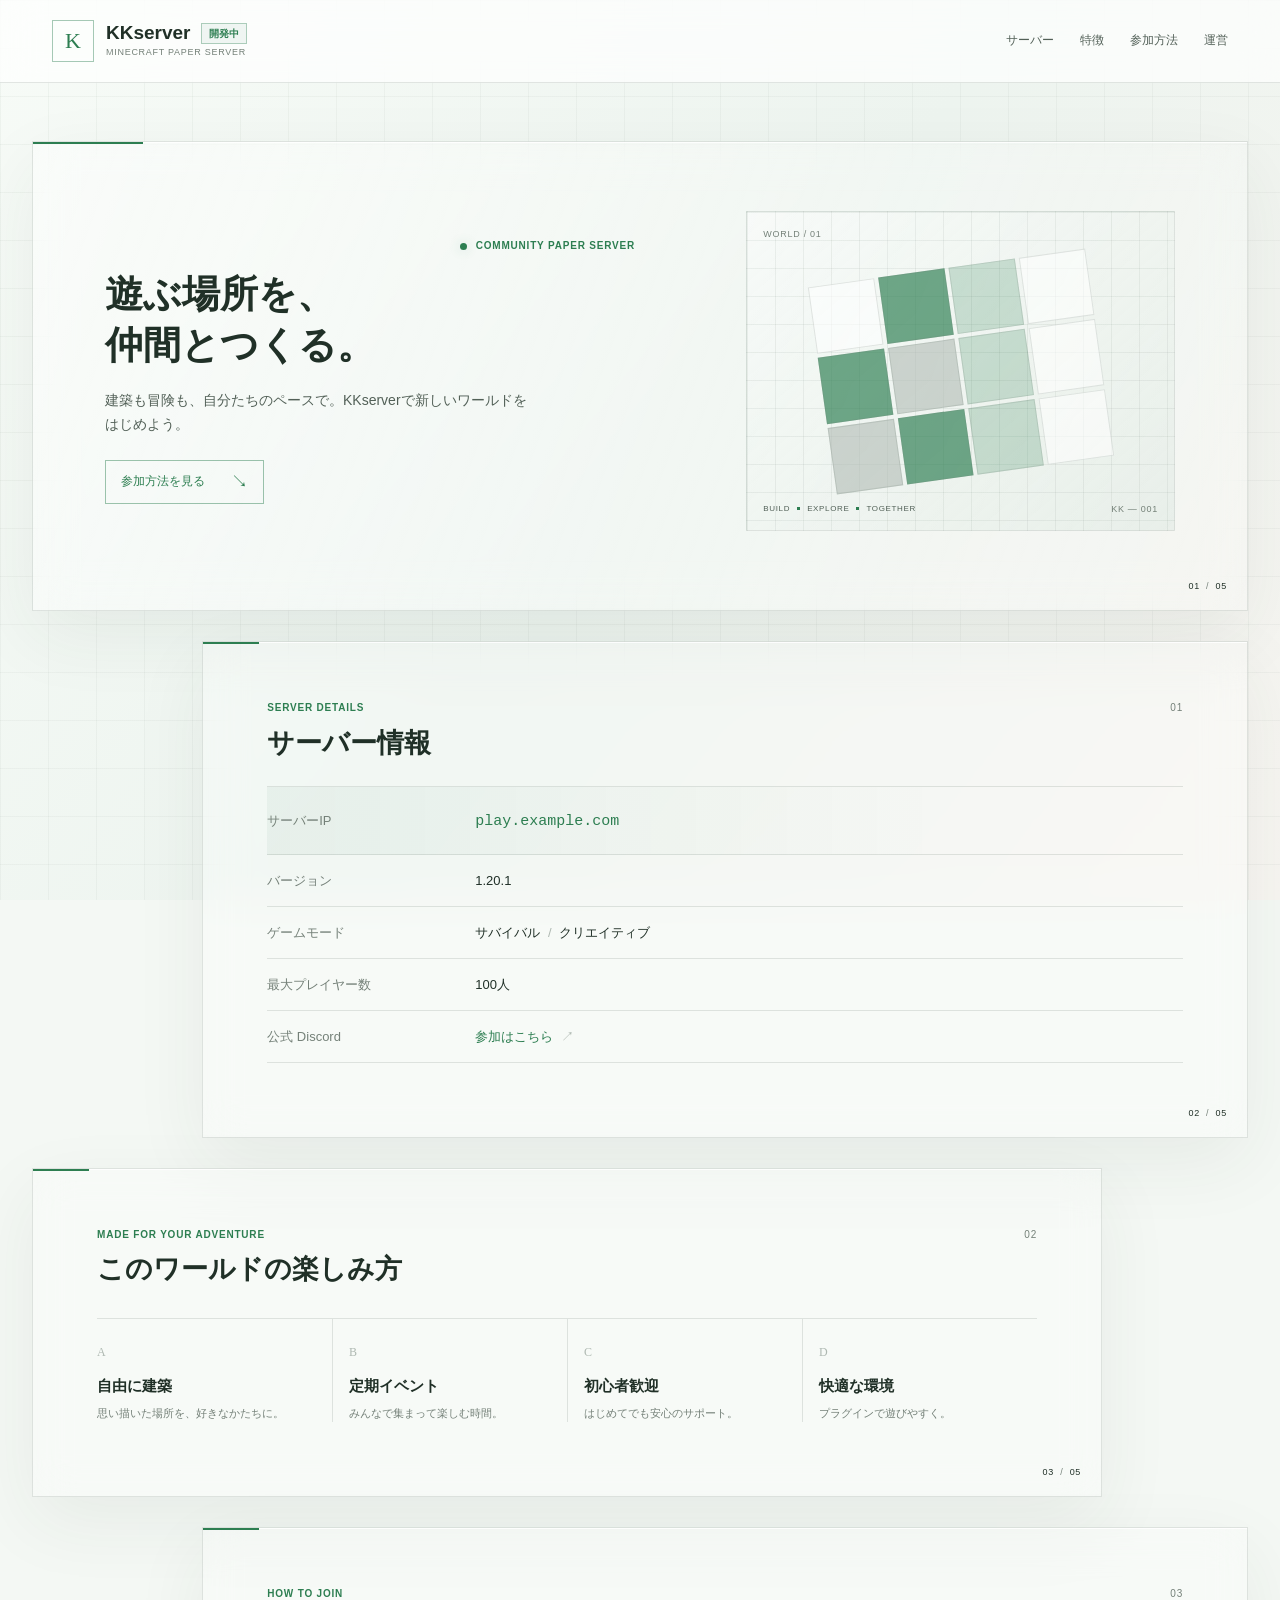
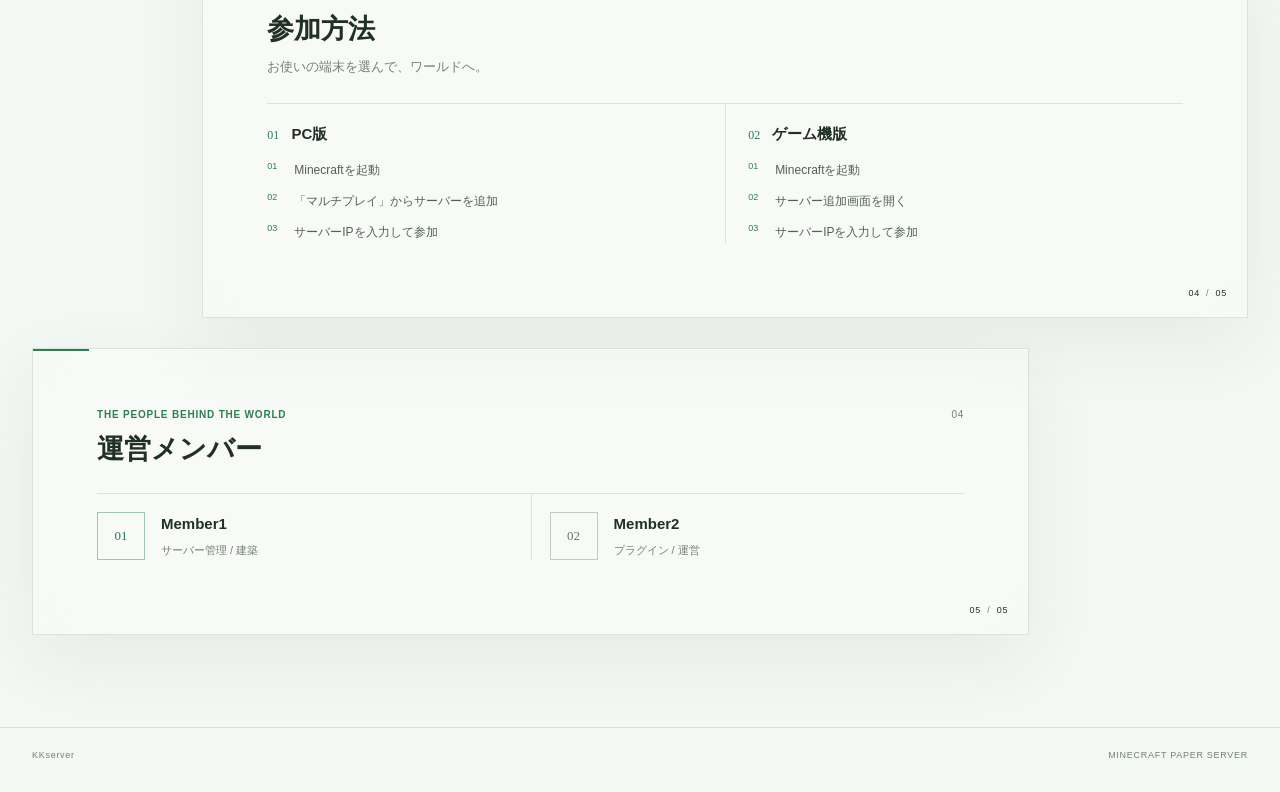
==== commit cb98222e: "Switch to light theme and adjust header markup Update header markup for better semantics (replace in" ====
--- a/index.html
+++ b/index.html
@@ -12,10 +12,10 @@
   <div class="header-inner">
     <a class="brand" href="#top" aria-label="KKserver トップ">
       <span class="brand-mark" aria-hidden="true">K</span>
-      <span class="brand-copy">
-        <span class="brand-name"><h1>KKserver</h1><span class="badge">開発中</span></span>
+      <div class="brand-copy">
+        <div class="brand-name"><h1>KKserver</h1><span class="badge">開発中</span></div>
         <span class="brand-caption">MINECRAFT PAPER SERVER</span>
-      </span>
+      </div>
     </a>
     <nav class="header-nav" aria-label="ページ内ナビゲーション">
       <a href="#server">サーバー</a>
--- a/style.css
+++ b/style.css
@@ -1,11 +1,11 @@
 :root {
-  color-scheme: dark;
-  --glass: rgba(213, 239, 225, 0.075);
-  --line: rgba(226, 245, 235, 0.19);
-  --paper: #edf3e9;
-  --muted: #a4b3aa;
-  --lime: #d2f36b;
-  --coral: #ff916f;
+  color-scheme: light;
+  --glass: rgba(255, 255, 255, 0.28);
+  --line: rgba(115, 130, 120, 0.2);
+  --paper: #203027;
+  --muted: #748078;
+  --green: #2D7E51;
+  --silver: #AEB8B1;
 }
 
 * { box-sizing: border-box; }
@@ -14,23 +14,23 @@
   min-width: 320px;
   margin: 0;
   color: var(--paper);
-  background-color: #101716;
-  background-image: linear-gradient(rgba(218,245,229,.025) 1px,transparent 1px),linear-gradient(90deg,rgba(218,245,229,.025) 1px,transparent 1px),linear-gradient(128deg,#18221e,#111a19 48%,#1d1d1b);
+  background-color: #f4f8f4;
+  background-image: linear-gradient(rgba(51,82,57,.045) 1px,transparent 1px),linear-gradient(90deg,rgba(51,82,57,.045) 1px,transparent 1px),linear-gradient(128deg,#f7fbf7,#edf4ef 52%,#f7f5f1);
   background-size: 48px 48px,48px 48px,cover;
   background-attachment: fixed;
-  font-family: "Yu Gothic UI", "Meiryo", sans-serif;
+  font-family: "Yu Gothic", "Hiragino Kaku Gothic ProN", "Meiryo", "MS Gothic", sans-serif;
   line-height: 1.65;
 }
 a { color: inherit; text-decoration: none; }
-a:hover { color: var(--lime); }
-a:focus-visible { outline: 2px solid var(--lime); outline-offset: 5px; }
+a:hover { color: var(--green); }
+a:focus-visible { outline: 2px solid var(--green); outline-offset: 5px; }
 
 header {
   position: sticky;
   top: 0;
   z-index: 10;
   border-bottom: 1px solid var(--line);
-  background: rgba(14,21,20,.78);
+  background: rgba(255, 255, 255, 0.68);
   backdrop-filter: blur(18px);
   -webkit-backdrop-filter: blur(18px);
 }
@@ -51,8 +51,8 @@
   aspect-ratio: 1;
   flex: 0 0 auto;
   place-items: center;
-  border: 1px solid rgba(210,243,107,.55);
-  color: var(--lime);
+  border: 1px solid rgba(45,126,81,.42);
+  color: var(--green);
   font: 22px Georgia,serif;
 }
 .brand-copy { display: grid; gap: 1px; }
@@ -60,69 +60,69 @@
 .brand h1 { margin: 0; font-size: 19px; font-weight: 650; line-height: 1.2; }
 .brand-caption,.eyebrow,.world-label,.world-caption,.world-index,.panel-index,.site-footer { font-family: "Trebuchet MS",sans-serif; letter-spacing: .08em; }
 .brand-caption { color: var(--muted); font-size: 9px; }
-.badge { padding: 3px 7px; border: 1px solid rgba(255,145,111,.55); color: var(--coral); font-size: 10px; font-weight: 700; line-height: 1.3; }
-.header-nav { display: flex; flex-wrap: wrap; gap: 26px; color: #c3cec7; font-size: 12px; }
+.badge { padding: 3px 7px; border: 1px solid rgba(45,126,81,.35); background: rgba(45,126,81,.06); color: var(--green); font-size: 10px; font-weight: 700; line-height: 1.3; }
+.header-nav { display: flex; flex-wrap: wrap; gap: 26px; color: #526057; font-size: 12px; }
 
-.container { display: grid; max-width: 1180px; gap: 26px; margin: 0 auto; padding: 48px 32px 76px; }
+.container { display: grid; max-width: 1500px; gap: 30px; margin: 0 auto; padding: 58px 32px 92px; }
 .panel {
   position: relative;
-  width: 82%;
-  padding: 44px 48px 58px;
+  width: 88%;
+  padding: 58px 64px 74px;
   overflow: hidden;
   border: 1px solid var(--line);
   border-radius: 0;
   background: var(--glass);
-  box-shadow: inset 0 1px rgba(255,255,255,.06),0 24px 70px rgba(0,0,0,.12);
+  box-shadow: inset 0 1px rgba(255,255,255,.82),0 24px 70px rgba(39,67,46,.065);
   backdrop-filter: blur(20px);
   -webkit-backdrop-filter: blur(20px);
   scroll-margin-top: 106px;
   animation: panel-enter 650ms both;
 }
-.panel::before { position: absolute; top: 0; left: 0; width: 56px; height: 2px; background: var(--lime); content: ""; }
+.panel::before { position: absolute; top: 0; left: 0; width: 56px; height: 2px; background: var(--green); content: ""; }
 .panel--left { justify-self: start; }
-.panel--right { width: 76%; justify-self: end; }
+.panel--right { width: 86%; justify-self: end; }
 .panel--hero {
   display: grid;
-  width: 94%;
-  min-height: 390px;
+  width: 100%;
+  min-height: 470px;
   grid-template-columns: minmax(0,1.1fr) minmax(260px,.8fr);
   align-items: center;
-  gap: 42px;
-  padding: 48px 54px 58px;
-  background: linear-gradient(110deg,rgba(213,239,225,.11),rgba(213,239,225,.035));
+  gap: 52px;
+  padding: 64px 72px 74px;
+  background: linear-gradient(110deg,rgba(255,255,255,.44),rgba(255,255,255,.16));
 }
-.panel--hero::before { width: 110px; background: var(--coral); }
+.panel--hero::before { width: 110px; background: var(--green); }
 .hero-copy { max-width: 530px; }
-.eyebrow { display: flex; align-items: center; gap: 9px; margin: 0 0 14px; color: var(--lime); font-size: 10px; font-weight: 700; }
+.eyebrow { display: flex; align-items: center; gap: 9px; margin: 0 0 14px; color: var(--green); font-size: 10px; font-weight: 700; }
 .eyebrow > span:last-child { margin-left: auto; color: var(--muted); font-weight: 400; }
-.live-dot { width: 7px; aspect-ratio: 1; border-radius: 50%; background: var(--coral); box-shadow: 0 0 12px rgba(255,145,111,.6); }
-.hero-copy h2,.section-heading h2 { margin: 0; font-family: "Yu Mincho","Hiragino Mincho ProN",serif; font-weight: 500; line-height: 1.35; }
+.live-dot { width: 7px; aspect-ratio: 1; border-radius: 50%; background: var(--green); box-shadow: 0 0 12px rgba(45,126,81,.24); }
+.hero-copy h2,.section-heading h2 { margin: 0; font-family: "Yu Gothic", "Hiragino Kaku Gothic ProN", "Meiryo", "MS Gothic", sans-serif; font-weight: 700; line-height: 1.35; }
 .hero-copy h2 { font-size: 38px; }
-.hero-description { max-width: 430px; margin: 18px 0 24px; color: #c0cdc5; font-size: 14px; }
-.hero-link { display: inline-flex; min-height: 44px; align-items: center; gap: 26px; padding: 0 15px; border: 1px solid rgba(210,243,107,.62); color: var(--lime); font-size: 12px; }
+.hero-description { max-width: 430px; margin: 18px 0 24px; color: #526057; font-size: 14px; }
+.hero-link { display: inline-flex; min-height: 44px; align-items: center; gap: 26px; padding: 0 15px; border: 1px solid rgba(45,126,81,.46); color: var(--green); font-size: 12px; }
 .hero-link span { font-size: 17px; }
 .world-visual {
   position: relative;
   display: grid;
-  min-height: 276px;
+  min-height: 320px;
   align-content: center;
   justify-items: center;
   overflow: hidden;
-  border: 1px solid rgba(229,245,235,.15);
-  background-color: rgba(8,14,13,.28);
-  background-image: linear-gradient(rgba(229,245,235,.04) 1px,transparent 1px),linear-gradient(90deg,rgba(229,245,235,.04) 1px,transparent 1px),linear-gradient(140deg,rgba(67,94,70,.2),rgba(34,45,42,.12));
+  border: 1px solid rgba(115,130,120,.2);
+  background-color: rgba(255,255,255,.2);
+  background-image: linear-gradient(rgba(115,130,120,.1) 1px,transparent 1px),linear-gradient(90deg,rgba(115,130,120,.1) 1px,transparent 1px),linear-gradient(140deg,rgba(255,255,255,.24),rgba(45,126,81,.07));
   background-size: 28px 28px,28px 28px,cover;
 }
 .world-label,.world-index { position: absolute; color: var(--muted); font-size: 9px; }
 .world-label { top: 15px; left: 16px; }
 .world-index { right: 16px; bottom: 13px; }
-.world-grid { display: grid; width: min(68%,218px); grid-template-columns: repeat(4,1fr); gap: 4px; transform: rotate(-8deg); }
-.world-grid span { aspect-ratio: 1; border: 1px solid rgba(231,245,235,.2); background: rgba(167,207,123,.24); }
-.world-grid span:nth-child(2),.world-grid span:nth-child(5),.world-grid span:nth-child(10) { background: rgba(210,243,107,.68); }
-.world-grid span:nth-child(3),.world-grid span:nth-child(7),.world-grid span:nth-child(11) { background: rgba(91,135,100,.48); }
-.world-grid span:nth-child(6),.world-grid span:nth-child(9) { background: rgba(255,145,111,.65); }
-.world-caption { position: absolute; bottom: 15px; left: 16px; display: flex; align-items: center; gap: 7px; color: #d5e0d8; font-size: 8px; }
-.world-caption i { width: 3px; aspect-ratio: 1; background: var(--coral); }
+.world-grid { display: grid; width: min(68%,280px); grid-template-columns: repeat(4,1fr); gap: 4px; transform: rotate(-8deg); }
+.world-grid span { aspect-ratio: 1; border: 1px solid rgba(115,130,120,.2); background: rgba(255,255,255,.55); }
+.world-grid span:nth-child(2),.world-grid span:nth-child(5),.world-grid span:nth-child(10) { background: rgba(45,126,81,.68); }
+.world-grid span:nth-child(3),.world-grid span:nth-child(7),.world-grid span:nth-child(11) { background: rgba(45,126,81,.22); }
+.world-grid span:nth-child(6),.world-grid span:nth-child(9) { background: rgba(174,184,177,.58); }
+.world-caption { position: absolute; bottom: 15px; left: 16px; display: flex; align-items: center; gap: 7px; color: #526057; font-size: 8px; }
+.world-caption i { width: 3px; aspect-ratio: 1; background: var(--green); }
 
 .section-heading { margin-bottom: 25px; }
 .section-heading .eyebrow { margin-bottom: 8px; }
@@ -132,35 +132,35 @@
 .spec-row { display: grid; min-height: 52px; grid-template-columns: 190px minmax(0,1fr); align-items: center; gap: 18px; border-bottom: 1px solid var(--line); font-size: 13px; }
 .spec-row dt { color: var(--muted); }
 .spec-row dd { margin: 0; }
-.spec-row dd span { padding: 0 4px; color: var(--coral); }
-.spec-row code { color: var(--lime); font: 15px "Trebuchet MS",monospace; }
-.spec-row--address { min-height: 68px; background: linear-gradient(90deg,rgba(210,243,107,.075),transparent 74%); }
-.spec-row a { color: var(--coral); }
+.spec-row dd span { padding: 0 4px; color: var(--silver); }
+.spec-row code { color: var(--green); font: 15px "Trebuchet MS",monospace; }
+.spec-row--address { min-height: 68px; background: linear-gradient(90deg,rgba(45,126,81,.06),transparent 74%); }
+.spec-row a { color: var(--green); }
 
 .feature-list { display: grid; grid-template-columns: repeat(4,minmax(0,1fr)); margin-top: 30px; border-top: 1px solid var(--line); }
 .feature-item { min-width: 0; padding: 19px 16px 0; border-left: 1px solid var(--line); }
 .feature-item:first-child { padding-left: 0; border-left: 0; }
-.feature-number { color: var(--coral); font: 12px Georgia,serif; }
+.feature-number { color: var(--silver); font: 12px Georgia,serif; }
 .feature-item h3,.join-method h3,.team-member h3 { margin: 10px 0 5px; font-size: 15px; font-weight: 600; }
 .feature-item p,.team-member p { margin: 0; color: var(--muted); font-size: 11px; }
 .join-methods { display: grid; grid-template-columns: repeat(2,minmax(0,1fr)); border-top: 1px solid var(--line); }
 .join-method { min-width: 0; padding: 18px 22px 0 0; }
 .join-method + .join-method { padding-right: 0; padding-left: 22px; border-left: 1px solid var(--line); }
 .join-method h3 { margin-top: 0; }
-.join-method h3 span { margin-right: 8px; color: var(--coral); font: 12px Georgia,serif; }
-.join-method ol { display: grid; gap: 11px; margin: 15px 0 0; padding: 0; color: #c3cec7; font-size: 12px; list-style: none; counter-reset: steps; }
+.join-method h3 span { margin-right: 8px; color: var(--green); font: 12px Georgia,serif; }
+.join-method ol { display: grid; gap: 11px; margin: 15px 0 0; padding: 0; color: #526057; font-size: 12px; list-style: none; counter-reset: steps; }
 .join-method li { display: grid; grid-template-columns: 20px minmax(0,1fr); gap: 7px; counter-increment: steps; }
-.join-method li::before { color: var(--lime); content: "0" counter(steps); font: 9px "Trebuchet MS",sans-serif; }
-.panel--team { width: 72%; }
+.join-method li::before { color: var(--green); content: "0" counter(steps); font: 9px "Trebuchet MS",sans-serif; }
+.panel--team { width: 82%; }
 .team-list { display: grid; grid-template-columns: repeat(2,minmax(0,1fr)); border-top: 1px solid var(--line); }
 .team-member { display: flex; min-width: 0; align-items: center; gap: 16px; padding: 18px 18px 0 0; }
 .team-member + .team-member { padding-right: 0; padding-left: 18px; border-left: 1px solid var(--line); }
-.member-mark { display: grid; width: 48px; aspect-ratio: 1; flex: 0 0 auto; place-items: center; border: 1px solid rgba(210,243,107,.5); color: var(--lime); font: 13px Georgia,serif; }
-.member-mark--warm { border-color: rgba(255,145,111,.52); color: var(--coral); }
+.member-mark { display: grid; width: 48px; aspect-ratio: 1; flex: 0 0 auto; place-items: center; border: 1px solid rgba(45,126,81,.42); color: var(--green); font: 13px Georgia,serif; }
+.member-mark--warm { border-color: rgba(174,184,177,.72); color: #68746c; }
 .team-member h3 { margin-top: 0; }
 .panel-index { position: absolute; right: 20px; bottom: 16px; color: var(--paper); font-size: 9px; }
 .panel-index span { padding: 0 3px; color: var(--muted); }
-.site-footer { display: flex; max-width: 1180px; justify-content: space-between; margin: 0 auto; padding: 20px 32px 30px; border-top: 1px solid var(--line); color: var(--muted); font-size: 9px; }
+.site-footer { display: flex; max-width: 1500px; justify-content: space-between; margin: 0 auto; padding: 20px 32px 30px; border-top: 1px solid var(--line); color: var(--muted); font-size: 9px; }
 
 @keyframes panel-enter { from { opacity: 0; transform: translateY(12px); } to { opacity: 1; transform: translateY(0); } }
 
@@ -168,10 +168,10 @@
   .header-inner { min-height: 0; flex-wrap: wrap; gap: 11px 20px; padding: 12px 22px; }
   .header-nav { width: 100%; justify-content: space-between; gap: 12px; font-size: 11px; }
   .container { gap: 18px; padding: 28px 20px 50px; }
-  .panel,.panel--right,.panel--hero,.panel--team { width: 100%; justify-self: stretch; padding: 34px 28px 52px; }
-  .panel--hero { grid-template-columns: minmax(0,1fr) minmax(210px,.85fr); gap: 24px; }
+  .panel,.panel--right,.panel--hero,.panel--team { width: 100%; justify-self: stretch; padding: 40px 32px 58px; }
+  .panel--hero { min-height: 440px; grid-template-columns: minmax(0,1fr) minmax(210px,.85fr); gap: 28px; }
   .hero-copy h2 { font-size: 32px; }
-  .world-visual { min-height: 230px; }
+  .world-visual { min-height: 260px; }
   .feature-list { grid-template-columns: repeat(2,minmax(0,1fr)); }
   .feature-item { min-height: 106px; padding-left: 14px; }
   .feature-item:nth-child(odd) { padding-left: 0; border-left: 0; }
@@ -181,10 +181,10 @@
   body { background-attachment: scroll; }
   .header-nav { font-size: 10px; }
   .container { padding: 22px 14px 40px; }
-  .panel,.panel--right,.panel--hero,.panel--team { padding: 30px 22px 50px; }
-  .panel--hero { grid-template-columns: minmax(0,1fr); gap: 28px; }
+  .panel,.panel--right,.panel--hero,.panel--team { padding: 36px 26px 54px; }
+  .panel--hero { min-height: 0; grid-template-columns: minmax(0,1fr); gap: 28px; }
   .hero-copy h2 { font-size: 30px; }
-  .world-visual { min-height: 220px; }
+  .world-visual { min-height: 240px; }
   .section-heading h2 { font-size: 23px; }
   .spec-row { grid-template-columns: minmax(92px,.75fr) minmax(0,1.25fr); gap: 10px; font-size: 11px; }
   .spec-row code { font-size: 12px; }
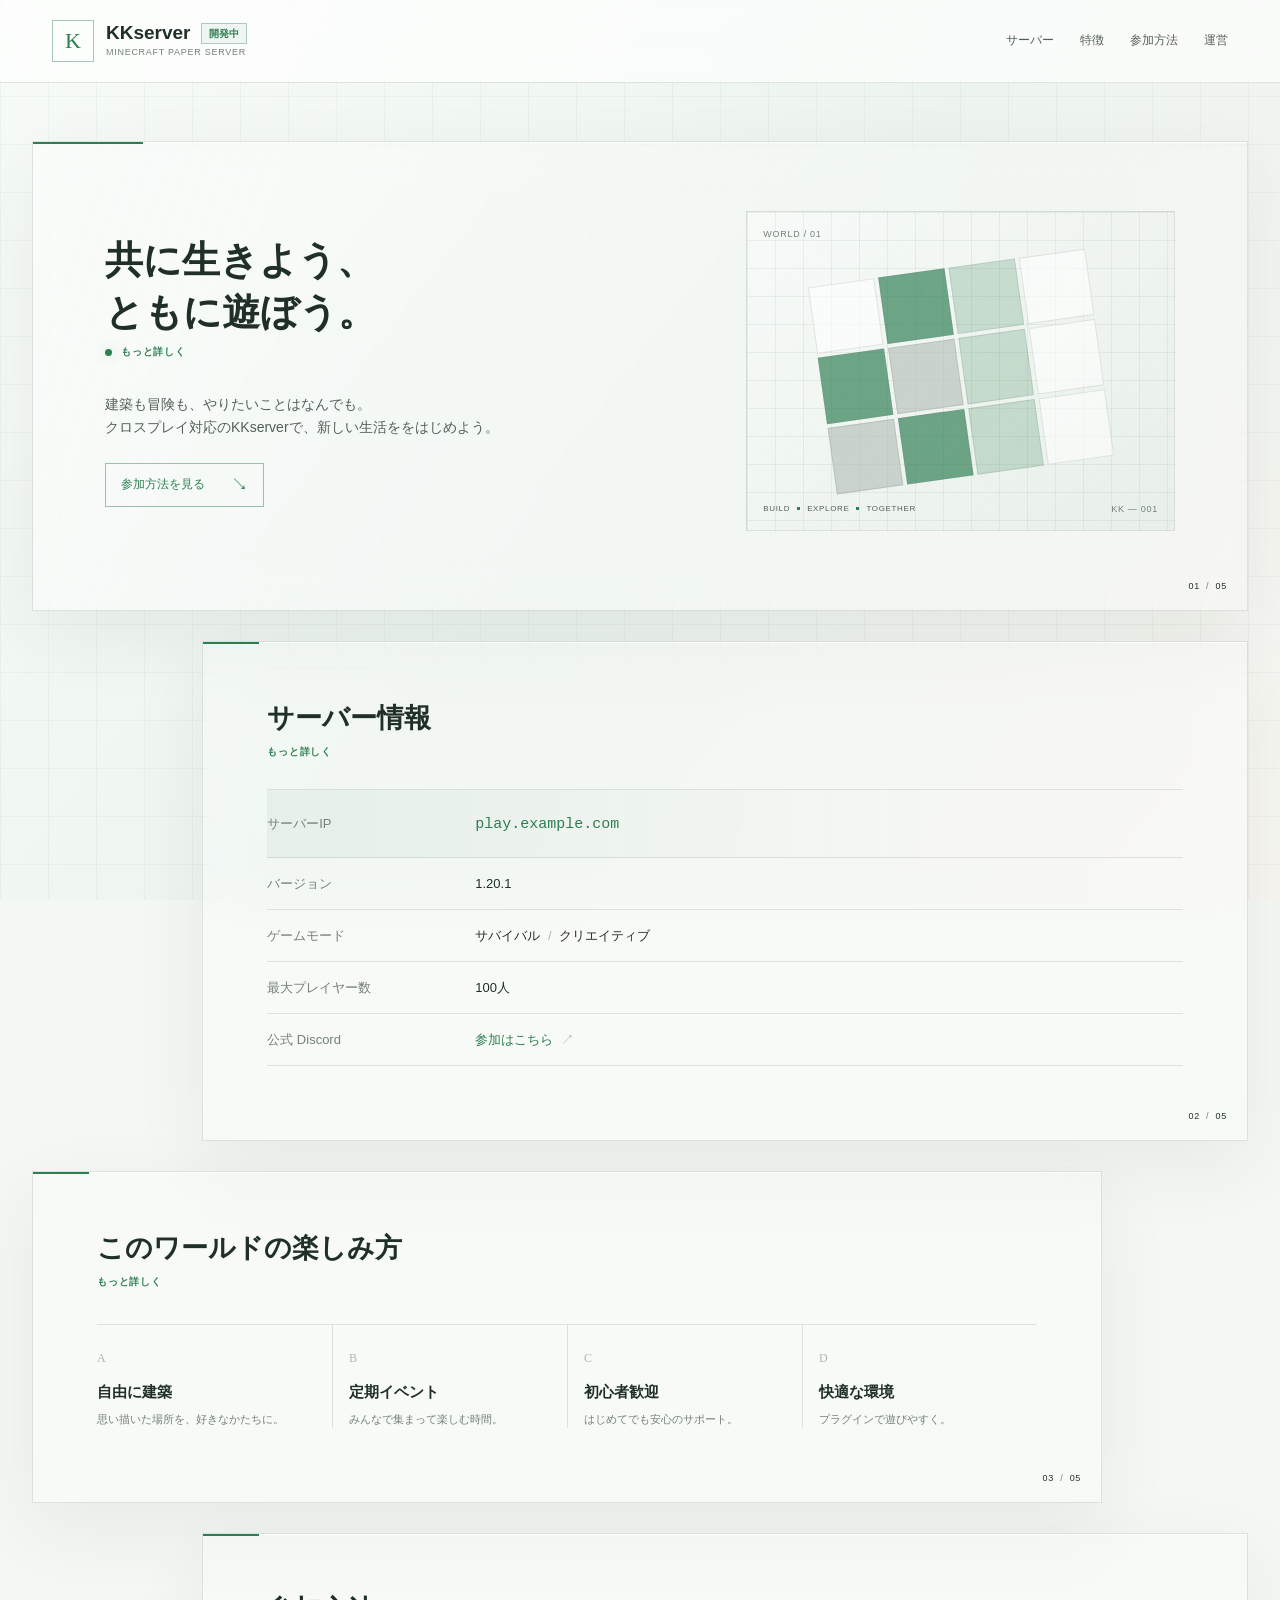
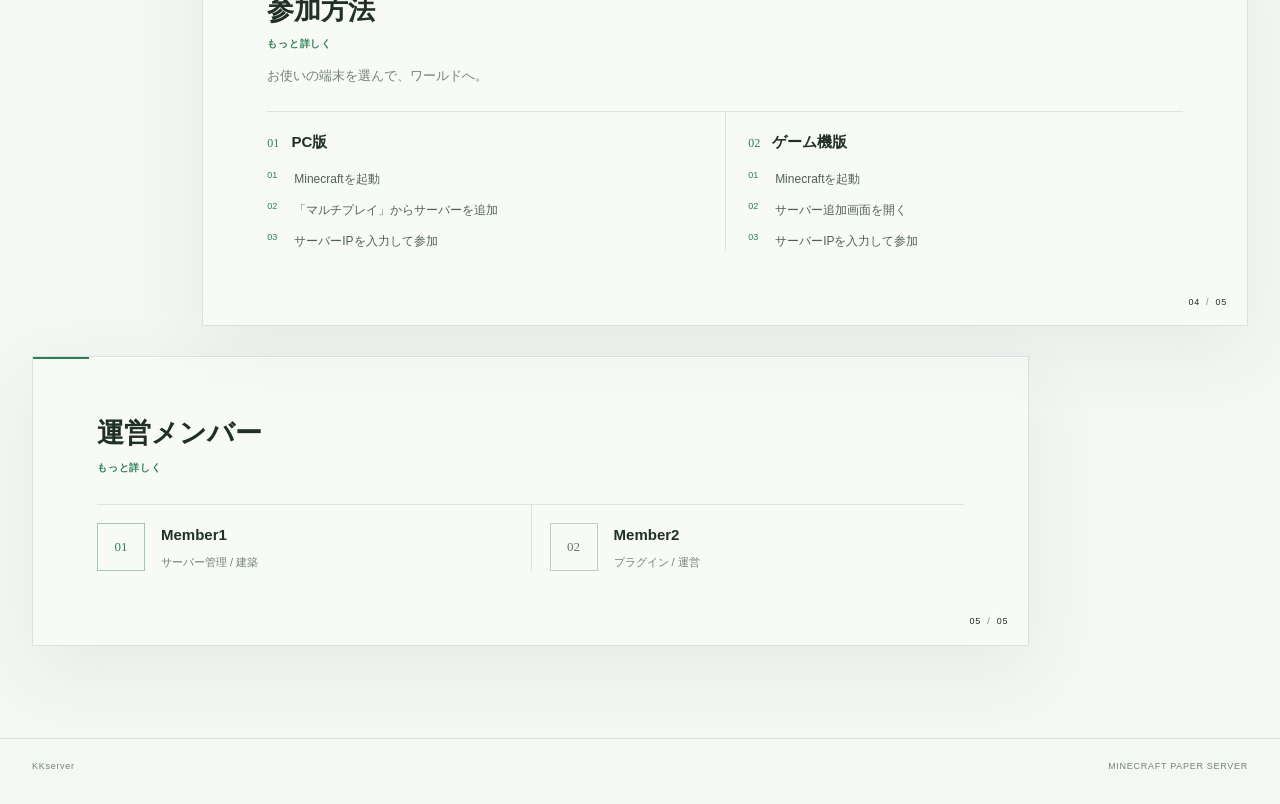
==== commit b7129461: "Add more-info page and CTAs This change adds a dedicated more.html page describing KKserver and link" ====
--- a/index.html
+++ b/index.html
@@ -29,9 +29,9 @@
 <main class="container" id="top">
   <section class="panel panel--hero panel--left" aria-labelledby="hero-title">
     <div class="hero-copy">
-      <p class="eyebrow"><span class="live-dot"></span> COMMUNITY PAPER SERVER</p>
-      <h2 id="hero-title">遊ぶ場所を、<br>仲間とつくる。</h2>
-      <p class="hero-description">建築も冒険も、自分たちのペースで。KKserverで新しいワールドをはじめよう。</p>
+      <h2 id="hero-title">共に生きよう、<br>ともに遊ぼう。</h2>
+      <a class="link" href="./more.html"><span class="live-dot"></span>もっと詳しく</a>
+      <p class="hero-description">建築も冒険も、やりたいことはなんでも。<br>クロスプレイ対応のKKserverで、新しい生活ををはじめよう。</p>
       <a class="hero-link" href="#join">参加方法を見る <span aria-hidden="true">↘</span></a>
     </div>
     <div class="world-visual" aria-label="KKserver ワールド情報">
@@ -49,8 +49,8 @@
 
   <section class="panel panel--right" id="server" aria-labelledby="server-title">
     <div class="section-heading">
-      <p class="eyebrow">SERVER DETAILS <span>01</span></p>
       <h2 id="server-title">サーバー情報</h2>
+      <a class="link" href="./more.html">もっと詳しく</a>
     </div>
     <dl class="server-specs">
       <div class="spec-row spec-row--address">
@@ -67,8 +67,8 @@
 
   <section class="panel panel--left" id="features" aria-labelledby="features-title">
     <div class="section-heading">
-      <p class="eyebrow">MADE FOR YOUR ADVENTURE <span>02</span></p>
       <h2 id="features-title">このワールドの楽しみ方</h2>
+      <a class="link" href="./more.html">もっと詳しく</a>
     </div>
     <div class="feature-list">
       <div class="feature-item"><span class="feature-number">A</span><h3>自由に建築</h3><p>思い描いた場所を、好きなかたちに。</p></div>
@@ -81,8 +81,8 @@
 
   <section class="panel panel--right" id="join" aria-labelledby="join-title">
     <div class="section-heading">
-      <p class="eyebrow">HOW TO JOIN <span>03</span></p>
       <h2 id="join-title">参加方法</h2>
+      <a class="link" href="./more.html">もっと詳しく</a>
       <p class="section-intro">お使いの端末を選んで、ワールドへ。</p>
     </div>
     <div class="join-methods">
@@ -108,8 +108,8 @@
 
   <section class="panel panel--left panel--team" id="team" aria-labelledby="team-title">
     <div class="section-heading">
-      <p class="eyebrow">THE PEOPLE BEHIND THE WORLD <span>04</span></p>
       <h2 id="team-title">運営メンバー</h2>
+      <a class="link" href="./more.html">もっと詳しく</a>
     </div>
     <div class="team-list">
       <div class="team-member"><span class="member-mark" aria-hidden="true">01</span><div><h3>Member1</h3><p>サーバー管理 / 建築</p></div></div>
--- a/style.css
+++ b/style.css
@@ -58,7 +58,7 @@
 .brand-copy { display: grid; gap: 1px; }
 .brand-name { display: flex; align-items: center; gap: 10px; }
 .brand h1 { margin: 0; font-size: 19px; font-weight: 650; line-height: 1.2; }
-.brand-caption,.eyebrow,.world-label,.world-caption,.world-index,.panel-index,.site-footer { font-family: "Trebuchet MS",sans-serif; letter-spacing: .08em; }
+.brand-caption,.link,.world-label,.world-caption,.world-index,.panel-index,.site-footer { font-family: "Trebuchet MS",sans-serif; letter-spacing: .08em; }
 .brand-caption { color: var(--muted); font-size: 9px; }
 .badge { padding: 3px 7px; border: 1px solid rgba(45,126,81,.35); background: rgba(45,126,81,.06); color: var(--green); font-size: 10px; font-weight: 700; line-height: 1.3; }
 .header-nav { display: flex; flex-wrap: wrap; gap: 26px; color: #526057; font-size: 12px; }
@@ -93,8 +93,8 @@
 }
 .panel--hero::before { width: 110px; background: var(--green); }
 .hero-copy { max-width: 530px; }
-.eyebrow { display: flex; align-items: center; gap: 9px; margin: 0 0 14px; color: var(--green); font-size: 10px; font-weight: 700; }
-.eyebrow > span:last-child { margin-left: auto; color: var(--muted); font-weight: 400; }
+.link { display: inline-flex; align-items: center; gap: 9px; margin: 0 0 14px; color: var(--green); font-size: 10px; font-weight: 700; }
+.link:hover { color: var(--green); }
 .live-dot { width: 7px; aspect-ratio: 1; border-radius: 50%; background: var(--green); box-shadow: 0 0 12px rgba(45,126,81,.24); }
 .hero-copy h2,.section-heading h2 { margin: 0; font-family: "Yu Gothic", "Hiragino Kaku Gothic ProN", "Meiryo", "MS Gothic", sans-serif; font-weight: 700; line-height: 1.35; }
 .hero-copy h2 { font-size: 38px; }
@@ -125,7 +125,7 @@
 .world-caption i { width: 3px; aspect-ratio: 1; background: var(--green); }
 
 .section-heading { margin-bottom: 25px; }
-.section-heading .eyebrow { margin-bottom: 8px; }
+.section-heading .link { display: inline-flex; margin: 8px 0 0; }
 .section-heading h2 { font-size: 27px; }
 .section-intro { margin: 9px 0 0; color: var(--muted); font-size: 13px; }
 .server-specs { margin: 0; border-top: 1px solid var(--line); }
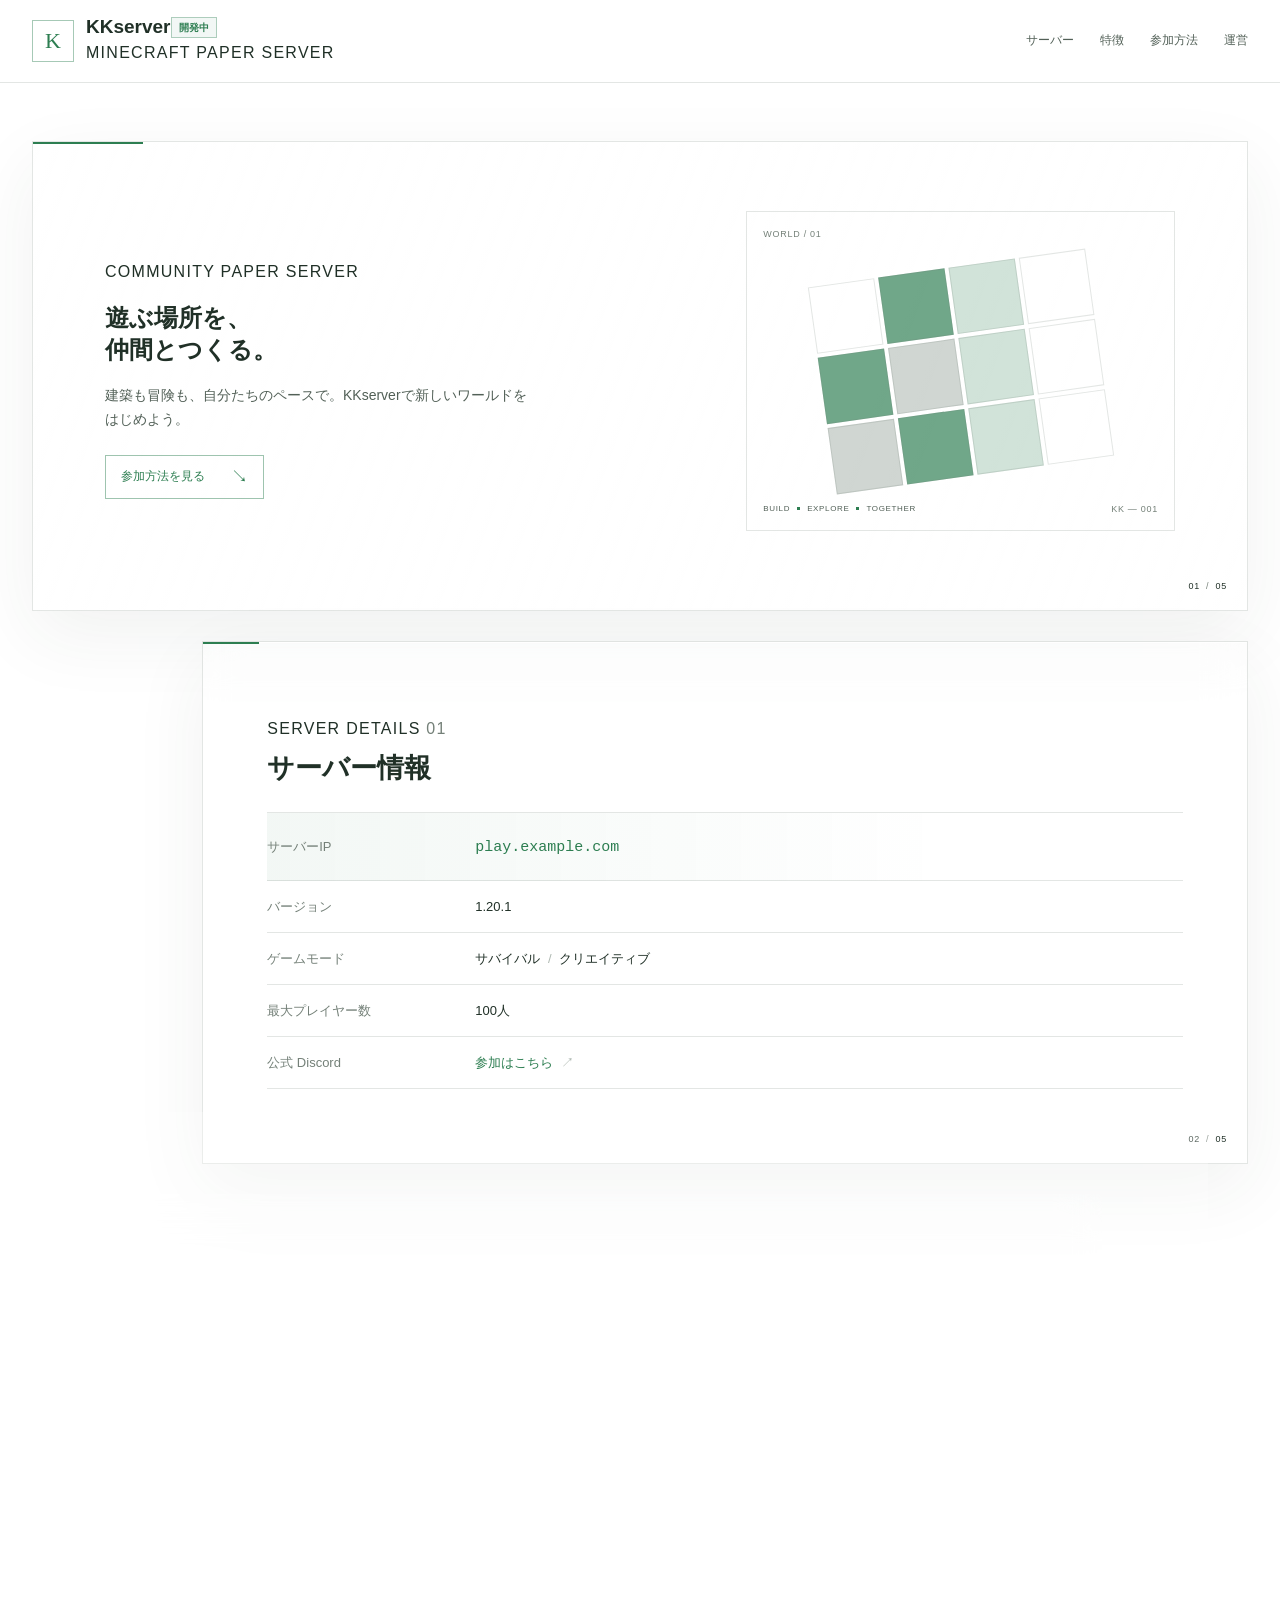
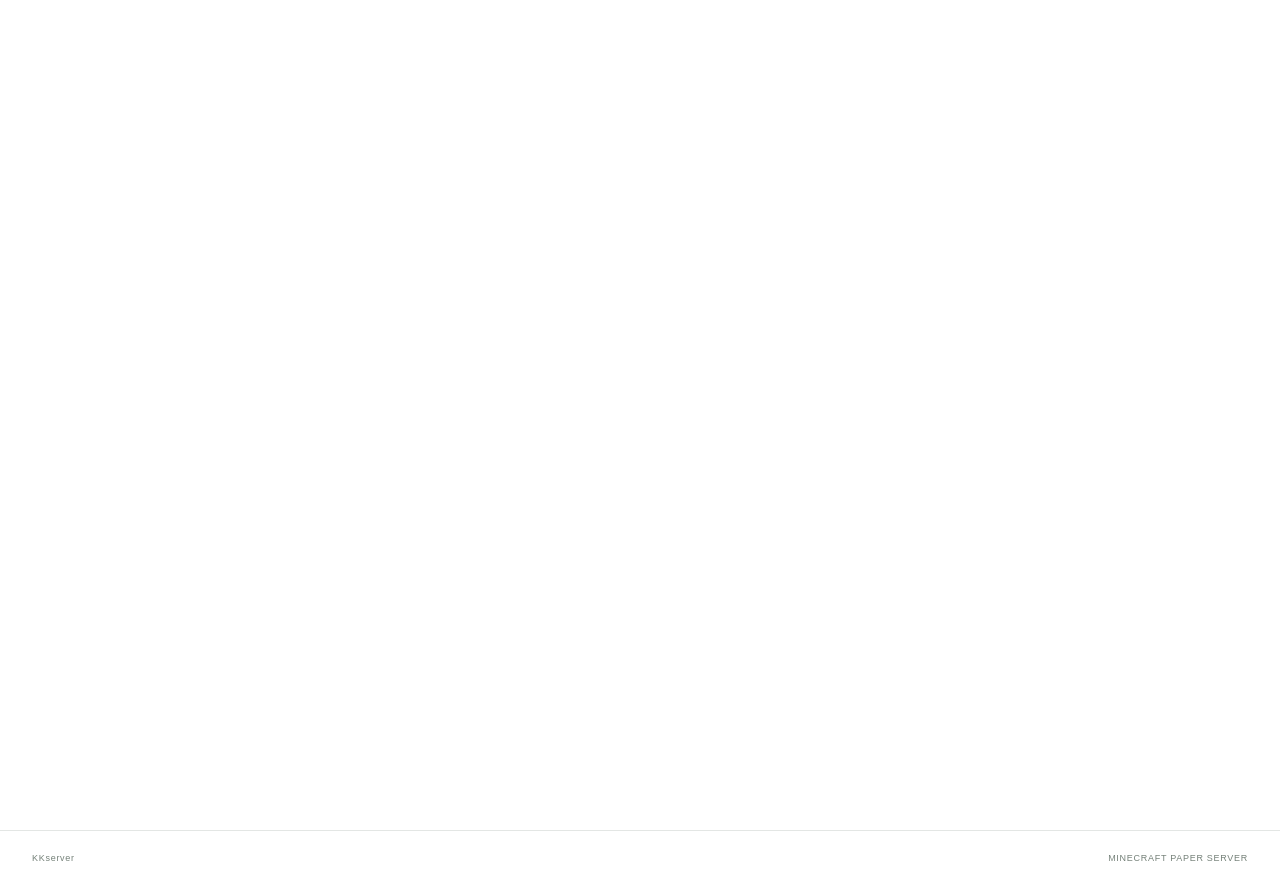
==== commit d6fd9937: "Refresh landing page and remove detail page" ====
--- a/index.html
+++ b/index.html
@@ -29,9 +29,9 @@
 <main class="container" id="top">
   <section class="panel panel--hero panel--left" aria-labelledby="hero-title">
     <div class="hero-copy">
-      <h2 id="hero-title">共に生きよう、<br>ともに遊ぼう。</h2>
-      <a class="link" href="./more.html"><span class="live-dot"></span>もっと詳しく</a>
-      <p class="hero-description">建築も冒険も、やりたいことはなんでも。<br>クロスプレイ対応のKKserverで、新しい生活ををはじめよう。</p>
+      <p class="eyebrow"><span class="live-dot"></span> COMMUNITY PAPER SERVER</p>
+      <h2 id="hero-title">遊ぶ場所を、<br>仲間とつくる。</h2>
+      <p class="hero-description">建築も冒険も、自分たちのペースで。KKserverで新しいワールドをはじめよう。</p>
       <a class="hero-link" href="#join">参加方法を見る <span aria-hidden="true">↘</span></a>
     </div>
     <div class="world-visual" aria-label="KKserver ワールド情報">
@@ -49,8 +49,8 @@
 
   <section class="panel panel--right" id="server" aria-labelledby="server-title">
     <div class="section-heading">
+      <p class="eyebrow">SERVER DETAILS <span>01</span></p>
       <h2 id="server-title">サーバー情報</h2>
-      <a class="link" href="./more.html">もっと詳しく</a>
     </div>
     <dl class="server-specs">
       <div class="spec-row spec-row--address">
@@ -67,8 +67,8 @@
 
   <section class="panel panel--left" id="features" aria-labelledby="features-title">
     <div class="section-heading">
+      <p class="eyebrow">MADE FOR YOUR ADVENTURE <span>02</span></p>
       <h2 id="features-title">このワールドの楽しみ方</h2>
-      <a class="link" href="./more.html">もっと詳しく</a>
     </div>
     <div class="feature-list">
       <div class="feature-item"><span class="feature-number">A</span><h3>自由に建築</h3><p>思い描いた場所を、好きなかたちに。</p></div>
@@ -81,8 +81,8 @@
 
   <section class="panel panel--right" id="join" aria-labelledby="join-title">
     <div class="section-heading">
+      <p class="eyebrow">HOW TO JOIN <span>03</span></p>
       <h2 id="join-title">参加方法</h2>
-      <a class="link" href="./more.html">もっと詳しく</a>
       <p class="section-intro">お使いの端末を選んで、ワールドへ。</p>
     </div>
     <div class="join-methods">
@@ -108,8 +108,8 @@
 
   <section class="panel panel--left panel--team" id="team" aria-labelledby="team-title">
     <div class="section-heading">
+      <p class="eyebrow">THE PEOPLE BEHIND THE WORLD <span>04</span></p>
       <h2 id="team-title">運営メンバー</h2>
-      <a class="link" href="./more.html">もっと詳しく</a>
     </div>
     <div class="team-list">
       <div class="team-member"><span class="member-mark" aria-hidden="true">01</span><div><h3>Member1</h3><p>サーバー管理 / 建築</p></div></div>
--- a/style.css
+++ b/style.css
@@ -1,7 +1,7 @@
 :root {
   color-scheme: light;
-  --glass: rgba(255, 255, 255, 0.28);
-  --line: rgba(115, 130, 120, 0.2);
+  --glass: #ffffff47;
+  --line: #73827833;
   --paper: #203027;
   --muted: #748078;
   --green: #2D7E51;
@@ -14,14 +14,16 @@
   min-width: 320px;
   margin: 0;
   color: var(--paper);
-  background-color: #f4f8f4;
-  background-image: linear-gradient(rgba(51,82,57,.045) 1px,transparent 1px),linear-gradient(90deg,rgba(51,82,57,.045) 1px,transparent 1px),linear-gradient(128deg,#f7fbf7,#edf4ef 52%,#f7f5f1);
+  background: #f4f8f4 linear-gradient(rgba(51,82,57,.045) 1px,transparent 1px),linear-gradient(90deg,rgba(51,82,57,.045) 1px,transparent 1px),linear-gradient(128deg,#f7fbf7,#edf4ef 52%,#f7f5f1);
   background-size: 48px 48px,48px 48px,cover;
   background-attachment: fixed;
-  font-family: "Yu Gothic", "Hiragino Kaku Gothic ProN", "Meiryo", "MS Gothic", sans-serif;
+  font-family: "Yu Gothic","Hiragino Kaku Gothic ProN","Meiryo","MS Gothic",sans-serif;
   line-height: 1.65;
 }
-a { color: inherit; text-decoration: none; }
+a {
+  color: inherit;
+  text-decoration: none;
+}
 a:hover { color: var(--green); }
 a:focus-visible { outline: 2px solid var(--green); outline-offset: 5px; }
 
@@ -30,47 +32,91 @@
   top: 0;
   z-index: 10;
   border-bottom: 1px solid var(--line);
-  background: rgba(255, 255, 255, 0.68);
+  background: rgba(255,255,255,.68);
   backdrop-filter: blur(18px);
   -webkit-backdrop-filter: blur(18px);
 }
+.header-inner,
+.container,
+.site-footer {
+  max-width: 1500px;
+  margin: 0 auto;
+}
 .header-inner {
   display: flex;
-  max-width: 1240px;
   min-height: 82px;
   align-items: center;
   justify-content: space-between;
   gap: 32px;
-  margin: 0 auto;
   padding: 12px 32px;
 }
-.brand { display: flex; min-width: 0; align-items: center; gap: 12px; }
+.brand,
+.brand-name { display: flex; align-items: center; }
+.brand { min-width: 0; gap: 12px; }
 .brand-mark {
   display: grid;
   width: 42px;
   aspect-ratio: 1;
+  place-items: center;
   flex: 0 0 auto;
-  place-items: center;
   border: 1px solid rgba(45,126,81,.42);
   color: var(--green);
   font: 22px Georgia,serif;
 }
 .brand-copy { display: grid; gap: 1px; }
+<<<<<<< Updated upstream
+=======
+<<<<<<< HEAD
+/* 全要素の寸法計算とページの基本設定 */
+>>>>>>> Stashed changes
+.brand-name { gap: 10px; }
+.brand h1 {
+  margin: 0;
+  font-size: 19px;
+  font-weight: 650;
+  line-height: 1.2;
+}
+.brand-caption,
+.link,
+.world-label,
+.world-caption,
+.world-index,
+.panel-index,
+.site-footer { font-family: "Trebuchet MS",sans-serif; letter-spacing: .08em; }
+=======
 .brand-name { display: flex; align-items: center; gap: 10px; }
 .brand h1 { margin: 0; font-size: 19px; font-weight: 650; line-height: 1.2; }
-.brand-caption,.link,.world-label,.world-caption,.world-index,.panel-index,.site-footer { font-family: "Trebuchet MS",sans-serif; letter-spacing: .08em; }
+.brand-caption,.eyebrow,.world-label,.world-caption,.world-index,.panel-index,.site-footer { font-family: "Trebuchet MS",sans-serif; letter-spacing: .08em; }
+>>>>>>> parent of b712946 (Add more-info page and CTAs)
 .brand-caption { color: var(--muted); font-size: 9px; }
-.badge { padding: 3px 7px; border: 1px solid rgba(45,126,81,.35); background: rgba(45,126,81,.06); color: var(--green); font-size: 10px; font-weight: 700; line-height: 1.3; }
-.header-nav { display: flex; flex-wrap: wrap; gap: 26px; color: #526057; font-size: 12px; }
-
-.container { display: grid; max-width: 1500px; gap: 30px; margin: 0 auto; padding: 58px 32px 92px; }
+.badge {
+  padding: 3px 7px;
+  border: 1px solid rgba(45,126,81,.35);
+  background: rgba(45,126,81,.06);
+  color: var(--green);
+  font-size: 10px;
+  font-weight: 700;
+  line-height: 1.3;
+}
+.header-nav {
+  display: flex;
+  flex-wrap: wrap;
+  gap: 26px;
+  color: #526057;
+  font-size: 12px;
+}
+
+.container {
+  display: grid;
+  gap: 30px;
+  padding: 58px 32px 92px;
+}
 .panel {
   position: relative;
   width: 88%;
   padding: 58px 64px 74px;
   overflow: hidden;
   border: 1px solid var(--line);
-  border-radius: 0;
   background: var(--glass);
   box-shadow: inset 0 1px rgba(255,255,255,.82),0 24px 70px rgba(39,67,46,.065);
   backdrop-filter: blur(20px);
@@ -78,7 +124,15 @@
   scroll-margin-top: 106px;
   animation: panel-enter 650ms both;
 }
-.panel::before { position: absolute; top: 0; left: 0; width: 56px; height: 2px; background: var(--green); content: ""; }
+.panel::before {
+  position: absolute;
+  top: 0;
+  left: 0;
+  width: 56px;
+  height: 2px;
+  background: var(--green);
+  content: "";
+}
 .panel--left { justify-self: start; }
 .panel--right { width: 86%; justify-self: end; }
 .panel--hero {
@@ -91,15 +145,56 @@
   padding: 64px 72px 74px;
   background: linear-gradient(110deg,rgba(255,255,255,.44),rgba(255,255,255,.16));
 }
-.panel--hero::before { width: 110px; background: var(--green); }
+.panel--hero::before { width: 110px; }
 .hero-copy { max-width: 530px; }
-.link { display: inline-flex; align-items: center; gap: 9px; margin: 0 0 14px; color: var(--green); font-size: 10px; font-weight: 700; }
+<<<<<<< HEAD
+.link {
+  display: inline-flex;
+  align-items: center;
+  gap: 9px;
+  margin: 0 0 14px;
+  color: var(--green);
+  font-size: 10px;
+  font-weight: 700;
+}
 .link:hover { color: var(--green); }
+.live-dot {
+  width: 7px;
+  aspect-ratio: 1;
+  border-radius: 50%;
+  background: var(--green);
+  box-shadow: 0 0 12px rgba(45,126,81,.24);
+}
+.hero-copy h2,
+.section-heading h2 {
+  margin: 0;
+  font-family: "Yu Gothic","Hiragino Kaku Gothic ProN","Meiryo","MS Gothic",sans-serif;
+  font-weight: 700;
+  line-height: 1.35;
+}
+=======
+.eyebrow { display: flex; align-items: center; gap: 9px; margin: 0 0 14px; color: var(--green); font-size: 10px; font-weight: 700; }
+.eyebrow > span:last-child { margin-left: auto; color: var(--muted); font-weight: 400; }
 .live-dot { width: 7px; aspect-ratio: 1; border-radius: 50%; background: var(--green); box-shadow: 0 0 12px rgba(45,126,81,.24); }
 .hero-copy h2,.section-heading h2 { margin: 0; font-family: "Yu Gothic", "Hiragino Kaku Gothic ProN", "Meiryo", "MS Gothic", sans-serif; font-weight: 700; line-height: 1.35; }
+>>>>>>> parent of b712946 (Add more-info page and CTAs)
 .hero-copy h2 { font-size: 38px; }
-.hero-description { max-width: 430px; margin: 18px 0 24px; color: #526057; font-size: 14px; }
-.hero-link { display: inline-flex; min-height: 44px; align-items: center; gap: 26px; padding: 0 15px; border: 1px solid rgba(45,126,81,.46); color: var(--green); font-size: 12px; }
+.hero-description {
+  max-width: 430px;
+  margin: 18px 0 24px;
+  color: #526057;
+  font-size: 14px;
+}
+.hero-link {
+  display: inline-flex;
+  min-height: 44px;
+  align-items: center;
+  gap: 26px;
+  padding: 0 15px;
+  border: 1px solid rgba(45,126,81,.46);
+  color: var(--green);
+  font-size: 12px;
+}
 .hero-link span { font-size: 17px; }
 .world-visual {
   position: relative;
@@ -109,66 +204,210 @@
   justify-items: center;
   overflow: hidden;
   border: 1px solid rgba(115,130,120,.2);
-  background-color: rgba(255,255,255,.2);
-  background-image: linear-gradient(rgba(115,130,120,.1) 1px,transparent 1px),linear-gradient(90deg,rgba(115,130,120,.1) 1px,transparent 1px),linear-gradient(140deg,rgba(255,255,255,.24),rgba(45,126,81,.07));
+  background: rgba(255,255,255,.2) linear-gradient(rgba(115,130,120,.1) 1px,transparent 1px),linear-gradient(90deg,rgba(115,130,120,.1) 1px,transparent 1px),linear-gradient(140deg,rgba(255,255,255,.24),rgba(45,126,81,.07));
   background-size: 28px 28px,28px 28px,cover;
 }
-.world-label,.world-index { position: absolute; color: var(--muted); font-size: 9px; }
+.world-label,
+.world-index { position: absolute; color: var(--muted); font-size: 9px; }
 .world-label { top: 15px; left: 16px; }
 .world-index { right: 16px; bottom: 13px; }
-.world-grid { display: grid; width: min(68%,280px); grid-template-columns: repeat(4,1fr); gap: 4px; transform: rotate(-8deg); }
-.world-grid span { aspect-ratio: 1; border: 1px solid rgba(115,130,120,.2); background: rgba(255,255,255,.55); }
-.world-grid span:nth-child(2),.world-grid span:nth-child(5),.world-grid span:nth-child(10) { background: rgba(45,126,81,.68); }
-.world-grid span:nth-child(3),.world-grid span:nth-child(7),.world-grid span:nth-child(11) { background: rgba(45,126,81,.22); }
-.world-grid span:nth-child(6),.world-grid span:nth-child(9) { background: rgba(174,184,177,.58); }
-.world-caption { position: absolute; bottom: 15px; left: 16px; display: flex; align-items: center; gap: 7px; color: #526057; font-size: 8px; }
-.world-caption i { width: 3px; aspect-ratio: 1; background: var(--green); }
+.world-grid {
+  display: grid;
+  width: min(68%,280px);
+  grid-template-columns: repeat(4,1fr);
+  gap: 4px;
+  transform: rotate(-8deg);
+}
+.world-grid span {
+  aspect-ratio: 1;
+  border: 1px solid rgba(115,130,120,.2);
+  background: rgba(255,255,255,.55);
+}
+.world-grid span:nth-child(2),
+.world-grid span:nth-child(5),
+.world-grid span:nth-child(10) { background: rgba(45,126,81,.68); }
+.world-grid span:nth-child(3),
+.world-grid span:nth-child(7),
+.world-grid span:nth-child(11) { background: rgba(45,126,81,.22); }
+.world-grid span:nth-child(6),
+.world-grid span:nth-child(9) { background: rgba(174,184,177,.58); }
+.world-caption {
+  position: absolute;
+  bottom: 15px;
+  left: 16px;
+  display: flex;
+  align-items: center;
+  gap: 7px;
+  color: #526057;
+  font-size: 8px;
+}
+.world-caption i {
+  width: 3px;
+  aspect-ratio: 1;
+  background: var(--green);
+}
 
 .section-heading { margin-bottom: 25px; }
-.section-heading .link { display: inline-flex; margin: 8px 0 0; }
+.section-heading .eyebrow { margin-bottom: 8px; }
 .section-heading h2 { font-size: 27px; }
 .section-intro { margin: 9px 0 0; color: var(--muted); font-size: 13px; }
 .server-specs { margin: 0; border-top: 1px solid var(--line); }
-.spec-row { display: grid; min-height: 52px; grid-template-columns: 190px minmax(0,1fr); align-items: center; gap: 18px; border-bottom: 1px solid var(--line); font-size: 13px; }
+.spec-row {
+  display: grid;
+  min-height: 52px;
+  grid-template-columns: 190px minmax(0,1fr);
+  align-items: center;
+  gap: 18px;
+  border-bottom: 1px solid var(--line);
+  font-size: 13px;
+}
 .spec-row dt { color: var(--muted); }
 .spec-row dd { margin: 0; }
 .spec-row dd span { padding: 0 4px; color: var(--silver); }
 .spec-row code { color: var(--green); font: 15px "Trebuchet MS",monospace; }
-.spec-row--address { min-height: 68px; background: linear-gradient(90deg,rgba(45,126,81,.06),transparent 74%); }
+.spec-row--address {
+  min-height: 68px;
+  background: linear-gradient(90deg,rgba(45,126,81,.06),transparent 74%);
+}
 .spec-row a { color: var(--green); }
 
-.feature-list { display: grid; grid-template-columns: repeat(4,minmax(0,1fr)); margin-top: 30px; border-top: 1px solid var(--line); }
-.feature-item { min-width: 0; padding: 19px 16px 0; border-left: 1px solid var(--line); }
-.feature-item:first-child { padding-left: 0; border-left: 0; }
+.feature-list {
+  display: grid;
+  grid-template-columns: repeat(4,minmax(0,1fr));
+  margin-top: 30px;
+  border-top: 1px solid var(--line);
+}
+.feature-item {
+  min-width: 0;
+  padding: 19px 16px 0;
+  border-left: 1px solid var(--line);
+}
+.feature-item:first-child {
+  padding-left: 0;
+  border-left: 0;
+}
 .feature-number { color: var(--silver); font: 12px Georgia,serif; }
-.feature-item h3,.join-method h3,.team-member h3 { margin: 10px 0 5px; font-size: 15px; font-weight: 600; }
-.feature-item p,.team-member p { margin: 0; color: var(--muted); font-size: 11px; }
-.join-methods { display: grid; grid-template-columns: repeat(2,minmax(0,1fr)); border-top: 1px solid var(--line); }
-.join-method { min-width: 0; padding: 18px 22px 0 0; }
-.join-method + .join-method { padding-right: 0; padding-left: 22px; border-left: 1px solid var(--line); }
+.feature-item h3,
+.join-method h3,
+.team-member h3 {
+  margin: 10px 0 5px;
+  font-size: 15px;
+  font-weight: 600;
+}
+.feature-item p,
+.team-member p {
+  margin: 0;
+  color: var(--muted);
+  font-size: 11px;
+}
+.join-methods {
+  display: grid;
+  grid-template-columns: repeat(2,minmax(0,1fr));
+  border-top: 1px solid var(--line);
+}
+.join-method {
+  min-width: 0;
+  padding: 18px 22px 0 0;
+}
+.join-method + .join-method {
+  padding-right: 0;
+  padding-left: 22px;
+  border-left: 1px solid var(--line);
+}
 .join-method h3 { margin-top: 0; }
-.join-method h3 span { margin-right: 8px; color: var(--green); font: 12px Georgia,serif; }
-.join-method ol { display: grid; gap: 11px; margin: 15px 0 0; padding: 0; color: #526057; font-size: 12px; list-style: none; counter-reset: steps; }
-.join-method li { display: grid; grid-template-columns: 20px minmax(0,1fr); gap: 7px; counter-increment: steps; }
-.join-method li::before { color: var(--green); content: "0" counter(steps); font: 9px "Trebuchet MS",sans-serif; }
+.join-method h3 span {
+  margin-right: 8px;
+  color: var(--green);
+  font: 12px Georgia,serif;
+}
+.join-method ol {
+  display: grid;
+  gap: 11px;
+  margin: 15px 0 0;
+  padding: 0;
+  color: #526057;
+  font-size: 12px;
+  list-style: none;
+  counter-reset: steps;
+}
+.join-method li {
+  display: grid;
+  grid-template-columns: 20px minmax(0,1fr);
+  gap: 7px;
+  counter-increment: steps;
+}
+.join-method li::before {
+  color: var(--green);
+  content: "0" counter(steps);
+  font: 9px "Trebuchet MS",sans-serif;
+}
 .panel--team { width: 82%; }
-.team-list { display: grid; grid-template-columns: repeat(2,minmax(0,1fr)); border-top: 1px solid var(--line); }
-.team-member { display: flex; min-width: 0; align-items: center; gap: 16px; padding: 18px 18px 0 0; }
-.team-member + .team-member { padding-right: 0; padding-left: 18px; border-left: 1px solid var(--line); }
-.member-mark { display: grid; width: 48px; aspect-ratio: 1; flex: 0 0 auto; place-items: center; border: 1px solid rgba(45,126,81,.42); color: var(--green); font: 13px Georgia,serif; }
-.member-mark--warm { border-color: rgba(174,184,177,.72); color: #68746c; }
+.team-list {
+  display: grid;
+  grid-template-columns: repeat(2,minmax(0,1fr));
+  border-top: 1px solid var(--line);
+}
+.team-member {
+  display: flex;
+  min-width: 0;
+  align-items: center;
+  gap: 16px;
+  padding: 18px 18px 0 0;
+}
+.team-member + .team-member {
+  padding-right: 0;
+  padding-left: 18px;
+  border-left: 1px solid var(--line);
+}
+.member-mark {
+  display: grid;
+  width: 48px;
+  aspect-ratio: 1;
+  place-items: center;
+  flex: 0 0 auto;
+  border: 1px solid rgba(45,126,81,.42);
+  color: var(--green);
+  font: 13px Georgia,serif;
+}
+.member-mark--warm {
+  border-color: rgba(174,184,177,.72);
+  color: #68746c;
+}
 .team-member h3 { margin-top: 0; }
-.panel-index { position: absolute; right: 20px; bottom: 16px; color: var(--paper); font-size: 9px; }
+.panel-index {
+  position: absolute;
+  right: 20px;
+  bottom: 16px;
+  color: var(--paper);
+  font-size: 9px;
+}
 .panel-index span { padding: 0 3px; color: var(--muted); }
-.site-footer { display: flex; max-width: 1500px; justify-content: space-between; margin: 0 auto; padding: 20px 32px 30px; border-top: 1px solid var(--line); color: var(--muted); font-size: 9px; }
-
-@keyframes panel-enter { from { opacity: 0; transform: translateY(12px); } to { opacity: 1; transform: translateY(0); } }
+.site-footer {
+  display: flex;
+  justify-content: space-between;
+  padding: 20px 32px 30px;
+  border-top: 1px solid var(--line);
+  color: var(--muted);
+  font-size: 9px;
+}
+
+@keyframes panel-enter {
+  from { opacity: 0; transform: translateY(12px); }
+  to { opacity: 1; transform: translateY(0); }
+}
 
 @media (max-width: 760px) {
   .header-inner { min-height: 0; flex-wrap: wrap; gap: 11px 20px; padding: 12px 22px; }
   .header-nav { width: 100%; justify-content: space-between; gap: 12px; font-size: 11px; }
   .container { gap: 18px; padding: 28px 20px 50px; }
-  .panel,.panel--right,.panel--hero,.panel--team { width: 100%; justify-self: stretch; padding: 40px 32px 58px; }
+  .panel,
+  .panel--right,
+  .panel--hero,
+  .panel--team {
+    width: 100%;
+    justify-self: stretch;
+    padding: 40px 32px 58px;
+  }
   .panel--hero { min-height: 440px; grid-template-columns: minmax(0,1fr) minmax(210px,.85fr); gap: 28px; }
   .hero-copy h2 { font-size: 32px; }
   .world-visual { min-height: 260px; }
@@ -181,15 +420,30 @@
   body { background-attachment: scroll; }
   .header-nav { font-size: 10px; }
   .container { padding: 22px 14px 40px; }
-  .panel,.panel--right,.panel--hero,.panel--team { padding: 36px 26px 54px; }
+  .panel,
+  .panel--right,
+  .panel--hero,
+  .panel--team { padding: 36px 26px 54px; }
   .panel--hero { min-height: 0; grid-template-columns: minmax(0,1fr); gap: 28px; }
   .hero-copy h2 { font-size: 30px; }
   .world-visual { min-height: 240px; }
   .section-heading h2 { font-size: 23px; }
-  .spec-row { grid-template-columns: minmax(92px,.75fr) minmax(0,1.25fr); gap: 10px; font-size: 11px; }
+  .spec-row {
+    grid-template-columns: minmax(92px,.75fr) minmax(0,1.25fr);
+    gap: 10px;
+    font-size: 11px;
+  }
   .spec-row code { font-size: 12px; }
-  .join-methods,.team-list { grid-template-columns: minmax(0,1fr); }
-  .join-method + .join-method,.team-member + .team-member { margin-top: 18px; padding-top: 18px; padding-left: 0; border-top: 1px solid var(--line); border-left: 0; }
+  .join-methods,
+  .team-list { grid-template-columns: minmax(0,1fr); }
+  .join-method + .join-method,
+  .team-member + .team-member {
+    margin-top: 18px;
+    padding-top: 18px;
+    padding-left: 0;
+    border-top: 1px solid var(--line);
+    border-left: 0;
+  }
   .site-footer { padding-right: 16px; padding-left: 16px; font-size: 8px; }
 }
 
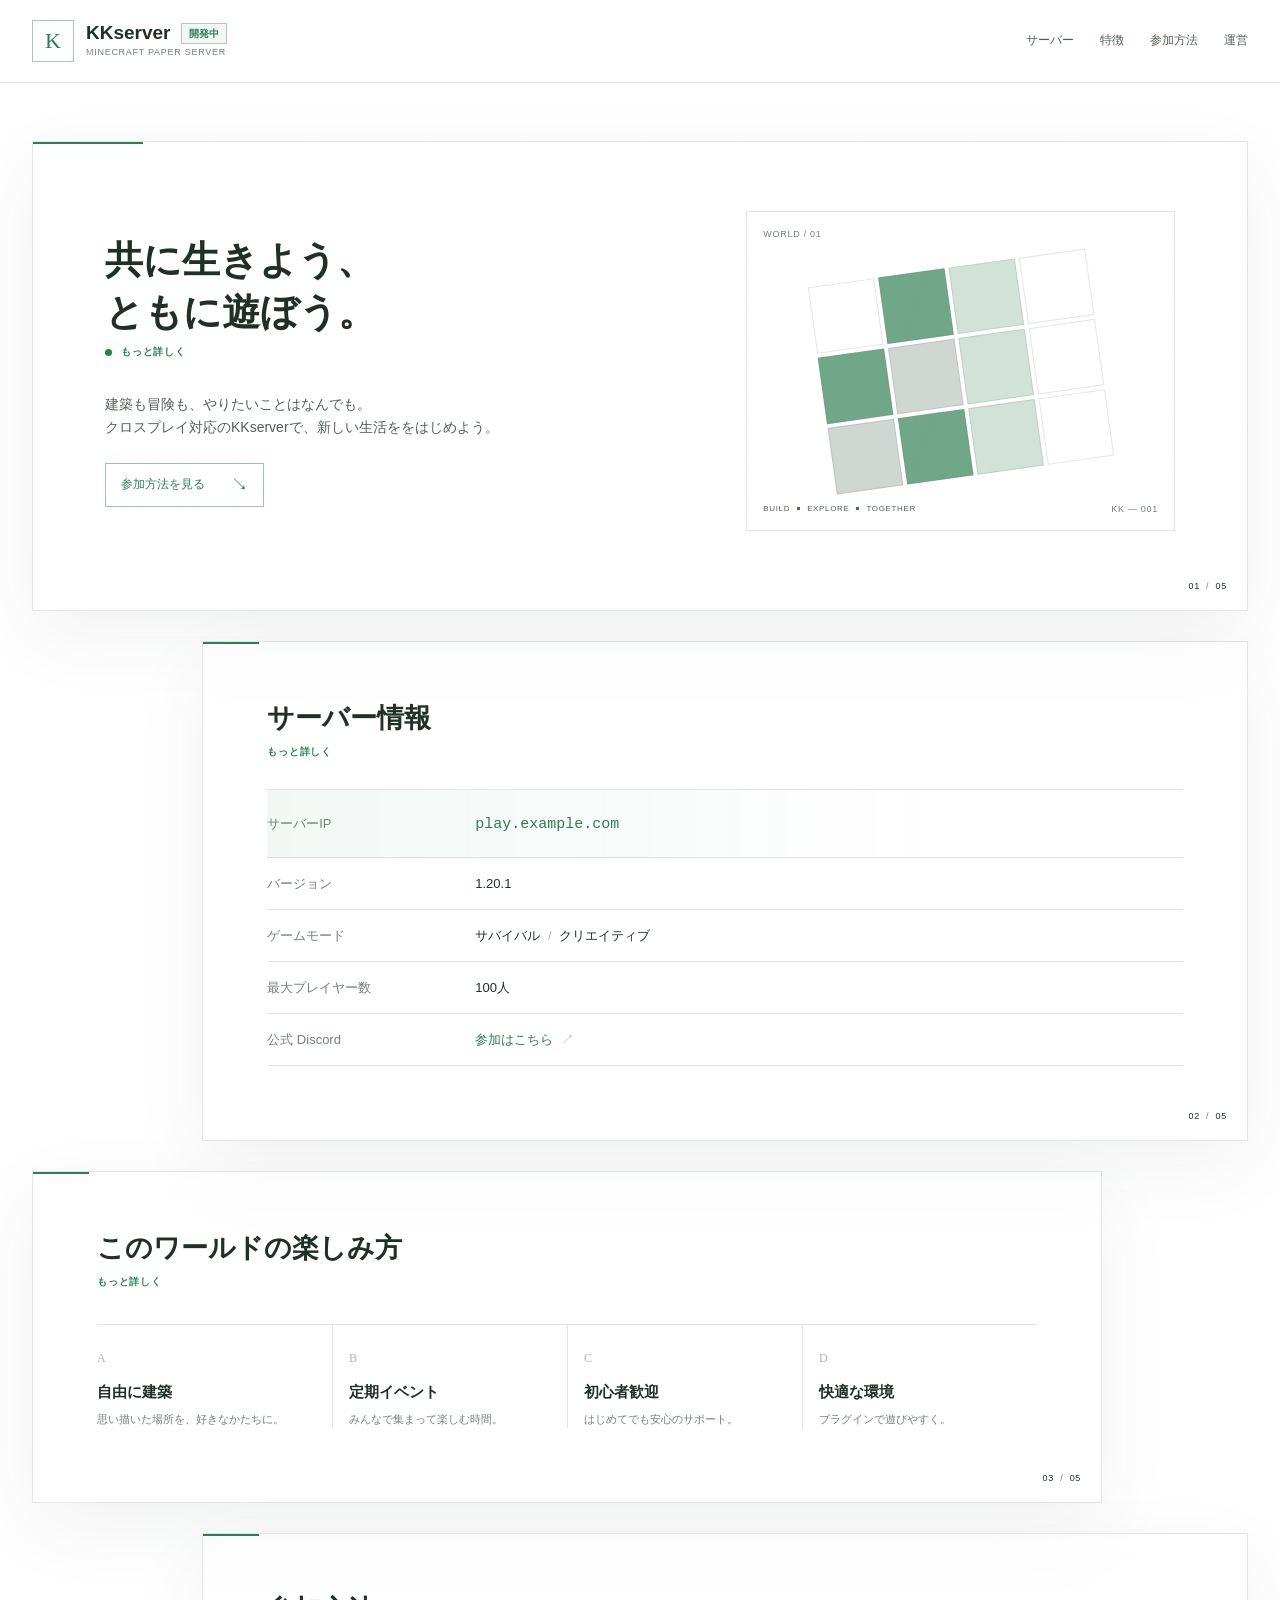
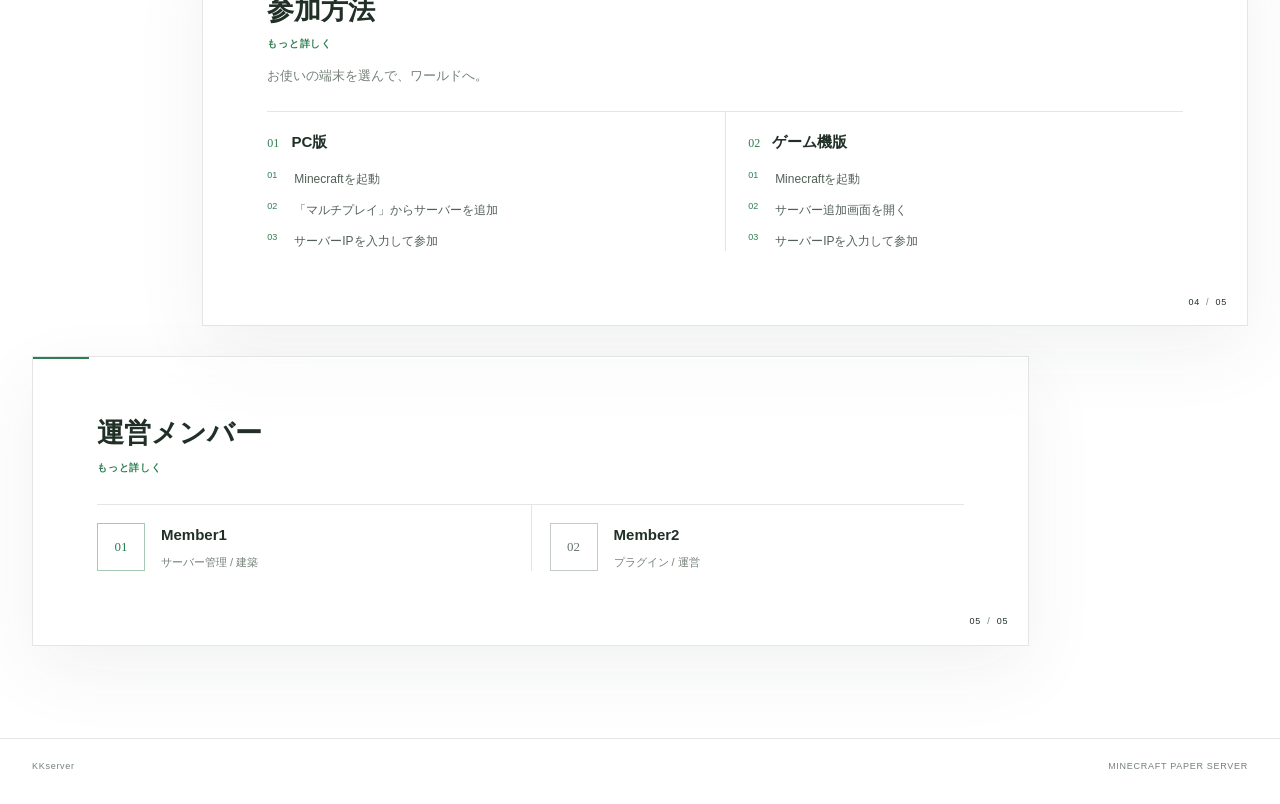
==== commit c7ab0c66: "[SAFE] Add CTAs & update hero copy, fix CSS Update index.html: add content-type meta, revise hero he" ====
--- a/index.html
+++ b/index.html
@@ -1,6 +1,6 @@
 <!DOCTYPE html>
-<html lang="ja">
-<head>
+<html lang="ja"><head>
+<meta http-equiv="content-type" content="text/html; charset=UTF-8">
 <meta charset="UTF-8">
 <meta name="viewport" content="width=device-width, initial-scale=1.0">
 <title>Minecraft サーバー紹介</title>
@@ -29,9 +29,9 @@
 <main class="container" id="top">
   <section class="panel panel--hero panel--left" aria-labelledby="hero-title">
     <div class="hero-copy">
-      <p class="eyebrow"><span class="live-dot"></span> COMMUNITY PAPER SERVER</p>
-      <h2 id="hero-title">遊ぶ場所を、<br>仲間とつくる。</h2>
-      <p class="hero-description">建築も冒険も、自分たちのペースで。KKserverで新しいワールドをはじめよう。</p>
+      <h2 id="hero-title">共に生きよう、<br>ともに遊ぼう。</h2>
+      <a class="link" href="https://kksv.f5.si/more.html"><span class="live-dot"></span>もっと詳しく</a>
+      <p class="hero-description">建築も冒険も、やりたいことはなんでも。<br>クロスプレイ対応のKKserverで、新しい生活ををはじめよう。</p>
       <a class="hero-link" href="#join">参加方法を見る <span aria-hidden="true">↘</span></a>
     </div>
     <div class="world-visual" aria-label="KKserver ワールド情報">
@@ -49,8 +49,8 @@
 
   <section class="panel panel--right" id="server" aria-labelledby="server-title">
     <div class="section-heading">
-      <p class="eyebrow">SERVER DETAILS <span>01</span></p>
       <h2 id="server-title">サーバー情報</h2>
+      <a class="link" href="https://kksv.f5.si/more.html">もっと詳しく</a>
     </div>
     <dl class="server-specs">
       <div class="spec-row spec-row--address">
@@ -67,8 +67,8 @@
 
   <section class="panel panel--left" id="features" aria-labelledby="features-title">
     <div class="section-heading">
-      <p class="eyebrow">MADE FOR YOUR ADVENTURE <span>02</span></p>
       <h2 id="features-title">このワールドの楽しみ方</h2>
+      <a class="link" href="https://kksv.f5.si/more.html">もっと詳しく</a>
     </div>
     <div class="feature-list">
       <div class="feature-item"><span class="feature-number">A</span><h3>自由に建築</h3><p>思い描いた場所を、好きなかたちに。</p></div>
@@ -81,8 +81,8 @@
 
   <section class="panel panel--right" id="join" aria-labelledby="join-title">
     <div class="section-heading">
-      <p class="eyebrow">HOW TO JOIN <span>03</span></p>
       <h2 id="join-title">参加方法</h2>
+      <a class="link" href="https://kksv.f5.si/more.html">もっと詳しく</a>
       <p class="section-intro">お使いの端末を選んで、ワールドへ。</p>
     </div>
     <div class="join-methods">
@@ -108,8 +108,8 @@
 
   <section class="panel panel--left panel--team" id="team" aria-labelledby="team-title">
     <div class="section-heading">
-      <p class="eyebrow">THE PEOPLE BEHIND THE WORLD <span>04</span></p>
       <h2 id="team-title">運営メンバー</h2>
+      <a class="link" href="https://kksv.f5.si/more.html">もっと詳しく</a>
     </div>
     <div class="team-list">
       <div class="team-member"><span class="member-mark" aria-hidden="true">01</span><div><h3>Member1</h3><p>サーバー管理 / 建築</p></div></div>
@@ -121,5 +121,6 @@
 
 <footer class="site-footer"><span>KKserver</span><span>MINECRAFT PAPER SERVER</span></footer>
 
-</body>
-</html>
+
+
+</body></html>
--- a/style.css
+++ b/style.css
@@ -64,11 +64,6 @@
   font: 22px Georgia,serif;
 }
 .brand-copy { display: grid; gap: 1px; }
-<<<<<<< Updated upstream
-=======
-<<<<<<< HEAD
-/* 全要素の寸法計算とページの基本設定 */
->>>>>>> Stashed changes
 .brand-name { gap: 10px; }
 .brand h1 {
   margin: 0;
@@ -83,11 +78,6 @@
 .world-index,
 .panel-index,
 .site-footer { font-family: "Trebuchet MS",sans-serif; letter-spacing: .08em; }
-=======
-.brand-name { display: flex; align-items: center; gap: 10px; }
-.brand h1 { margin: 0; font-size: 19px; font-weight: 650; line-height: 1.2; }
-.brand-caption,.eyebrow,.world-label,.world-caption,.world-index,.panel-index,.site-footer { font-family: "Trebuchet MS",sans-serif; letter-spacing: .08em; }
->>>>>>> parent of b712946 (Add more-info page and CTAs)
 .brand-caption { color: var(--muted); font-size: 9px; }
 .badge {
   padding: 3px 7px;
@@ -147,7 +137,6 @@
 }
 .panel--hero::before { width: 110px; }
 .hero-copy { max-width: 530px; }
-<<<<<<< HEAD
 .link {
   display: inline-flex;
   align-items: center;
@@ -172,12 +161,6 @@
   font-weight: 700;
   line-height: 1.35;
 }
-=======
-.eyebrow { display: flex; align-items: center; gap: 9px; margin: 0 0 14px; color: var(--green); font-size: 10px; font-weight: 700; }
-.eyebrow > span:last-child { margin-left: auto; color: var(--muted); font-weight: 400; }
-.live-dot { width: 7px; aspect-ratio: 1; border-radius: 50%; background: var(--green); box-shadow: 0 0 12px rgba(45,126,81,.24); }
-.hero-copy h2,.section-heading h2 { margin: 0; font-family: "Yu Gothic", "Hiragino Kaku Gothic ProN", "Meiryo", "MS Gothic", sans-serif; font-weight: 700; line-height: 1.35; }
->>>>>>> parent of b712946 (Add more-info page and CTAs)
 .hero-copy h2 { font-size: 38px; }
 .hero-description {
   max-width: 430px;
@@ -248,7 +231,7 @@
 }
 
 .section-heading { margin-bottom: 25px; }
-.section-heading .eyebrow { margin-bottom: 8px; }
+.section-heading .link { display: inline-flex; margin: 8px 0 0; }
 .section-heading h2 { font-size: 27px; }
 .section-intro { margin: 9px 0 0; color: var(--muted); font-size: 13px; }
 .server-specs { margin: 0; border-top: 1px solid var(--line); }
